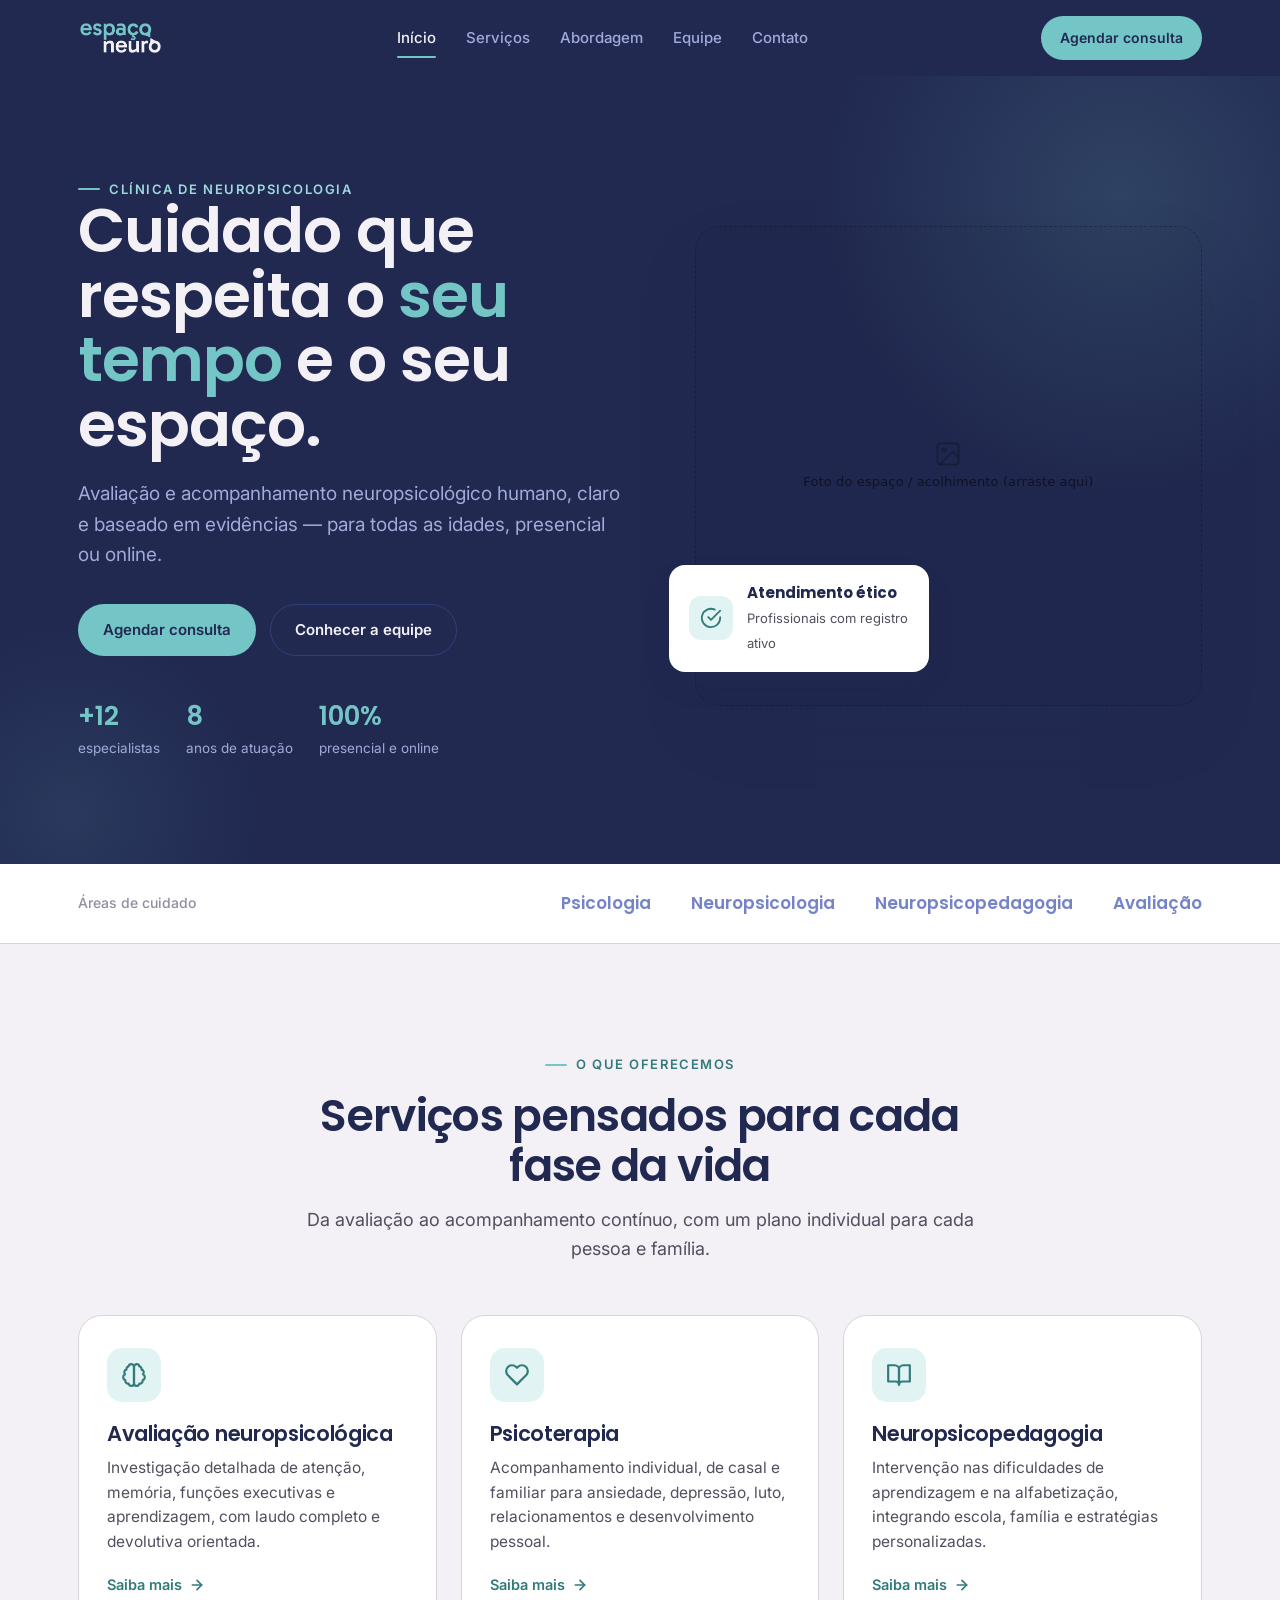
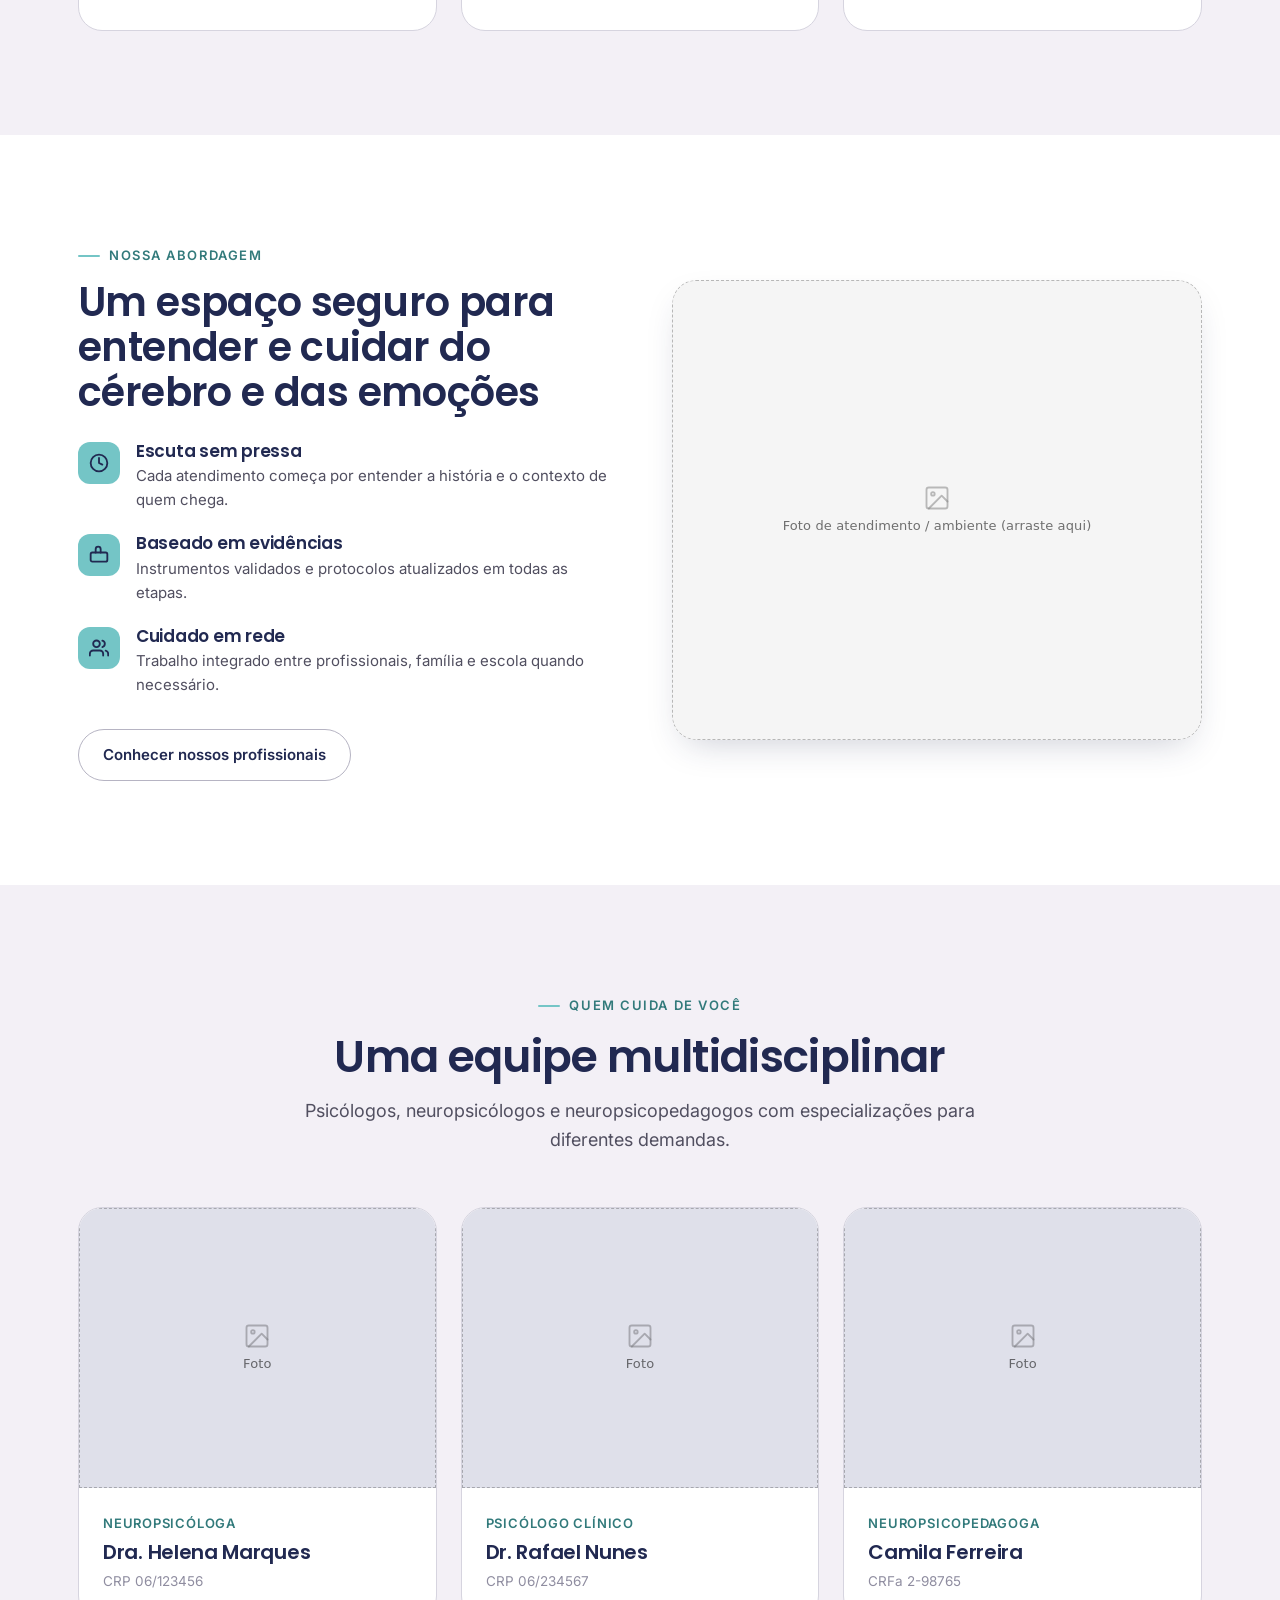
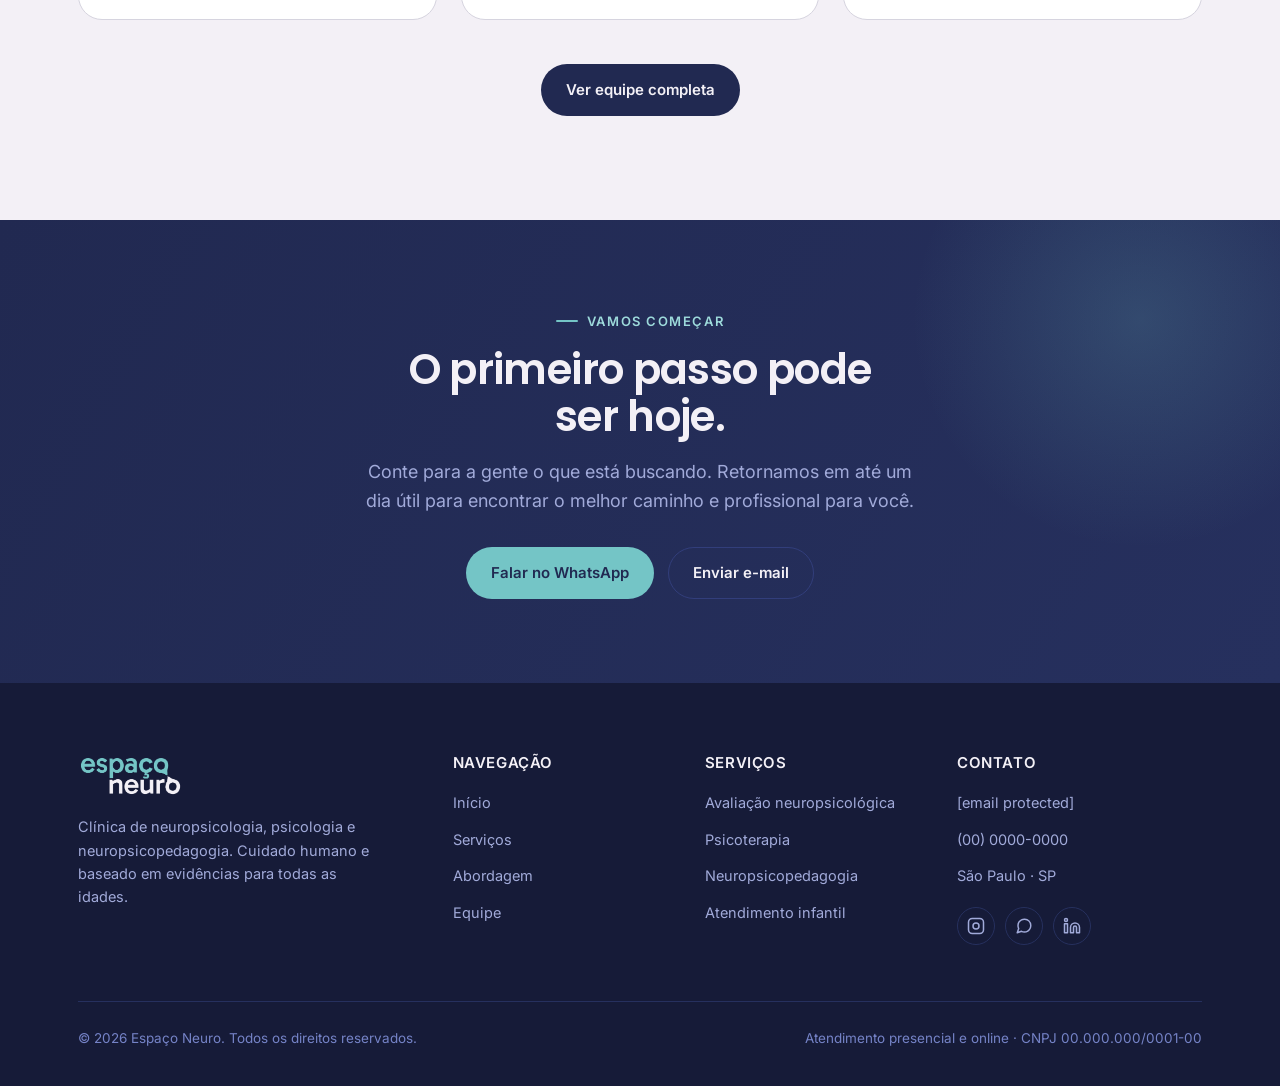
==== docs/design/index.html @ e8967c1d "add Phoenix 1.8 project base with design assets - Phoenix 1.8.7 with LiveView, Ecto, PostgreSQL - Im" ====
<!DOCTYPE html>
<html lang="pt-BR">
<head>
<meta charset="UTF-8">
<meta name="viewport" content="width=device-width, initial-scale=1.0">
<title>Espaço Neuro — Clínica de Neuropsicologia</title>
<link rel="preconnect" href="https://fonts.googleapis.com">
<link rel="preconnect" href="https://fonts.gstatic.com" crossorigin>
<link href="https://fonts.googleapis.com/css2?family=Poppins:wght@400;500;600;700&family=Inter:wght@400;500;600&display=swap" rel="stylesheet">
<link rel="stylesheet" href="styles.css">
<style>
  /* ---------- Hero ---------- */
  .hero{background:var(--navy-900);position:relative;overflow:hidden;}
  .hero::before{content:'';position:absolute;width:680px;height:680px;right:-180px;top:-220px;
    background:radial-gradient(circle,rgba(116,197,198,.16),transparent 62%);pointer-events:none;}
  .hero::after{content:'';position:absolute;width:420px;height:420px;left:-140px;bottom:-160px;
    background:radial-gradient(circle,rgba(116,197,198,.10),transparent 64%);pointer-events:none;}
  .hero-grid{display:grid;grid-template-columns:1.05fr .95fr;gap:56px;align-items:center;
    padding-block:96px 104px;position:relative;z-index:1;}
  .hero h1{color:var(--n-50);font-size:clamp(38px,5.4vw,62px);line-height:1.04;}
  .hero h1 b{color:var(--teal-400);font-weight:600;}
  .hero p.lead{color:var(--navy-300);font-size:19px;margin:22px 0 34px;max-width:46ch;}
  .hero-btns{display:flex;gap:14px;flex-wrap:wrap;}
  .hero-trust{display:flex;gap:26px;margin-top:40px;flex-wrap:wrap;}
  .hero-trust .ti{display:flex;flex-direction:column;}
  .hero-trust .ti .num{font-family:var(--font-display);font-weight:600;font-size:26px;color:var(--teal-400);}
  .hero-trust .ti .lab{font-size:13.5px;color:var(--navy-300);}
  .hero-visual{position:relative;}
  .hero-photo{width:100%;height:480px;border-radius:var(--radius-lg);box-shadow:var(--shadow-lg);}
  .hero-badge{position:absolute;left:-26px;bottom:34px;background:var(--surface);border-radius:var(--radius-md);
    padding:16px 20px;box-shadow:var(--shadow-md);display:flex;align-items:center;gap:14px;max-width:260px;}
  .hero-badge .ic{width:44px;height:44px;border-radius:12px;background:var(--teal-100);color:var(--teal-700);
    display:flex;align-items:center;justify-content:center;flex:0 0 auto;}
  .hero-badge .tx strong{display:block;font-family:var(--font-display);font-size:15px;color:var(--navy-900);}
  .hero-badge .tx span{font-size:13px;color:var(--text-muted);}

  /* ---------- Stat / trust strip ---------- */
  .logos-strip{background:var(--surface);border-bottom:1px solid var(--border);}
  .logos-strip .wrap{display:flex;align-items:center;justify-content:space-between;gap:28px;padding:26px 28px;flex-wrap:wrap;}
  .logos-strip p{font-size:14px;color:var(--text-subtle);font-weight:500;}
  .logos-strip .items{display:flex;gap:40px;flex-wrap:wrap;color:var(--navy-400);font-family:var(--font-display);font-weight:600;font-size:17px;}

  /* ---------- Services ---------- */
  .svc-grid{display:grid;grid-template-columns:repeat(3,1fr);gap:24px;}
  .svc-card{background:var(--surface);border:1px solid var(--border);border-radius:var(--radius-lg);
    padding:32px 28px;transition:transform .2s var(--ease),box-shadow .2s,border-color .2s;}
  .svc-card:hover{transform:translateY(-6px);box-shadow:var(--shadow-md);border-color:var(--teal-200);}
  .svc-card .ic{width:54px;height:54px;border-radius:15px;background:var(--teal-100);color:var(--teal-700);
    display:flex;align-items:center;justify-content:center;margin-bottom:20px;}
  .svc-card h3{font-size:21px;margin-bottom:10px;}
  .svc-card p{color:var(--text-muted);font-size:15.5px;}
  .svc-card .more{display:inline-flex;align-items:center;gap:7px;margin-top:18px;color:var(--teal-700);font-weight:600;font-size:14.5px;}
  .svc-card:hover .more{gap:11px;}

  /* ---------- Approach (split) ---------- */
  .approach{background:var(--surface);}
  .approach-grid{display:grid;grid-template-columns:1fr 1fr;gap:64px;align-items:center;}
  .approach-photo{width:100%;height:460px;border-radius:var(--radius-lg);box-shadow:var(--shadow-md);}
  .feat-list{list-style:none;display:flex;flex-direction:column;gap:22px;margin-top:28px;}
  .feat-list li{display:flex;gap:16px;}
  .feat-list .fi{width:42px;height:42px;border-radius:12px;flex:0 0 auto;background:var(--teal-400);color:var(--navy-900);
    display:flex;align-items:center;justify-content:center;}
  .feat-list h4{font-size:17px;margin-bottom:3px;}
  .feat-list p{color:var(--text-muted);font-size:15px;}

  /* ---------- Team teaser ---------- */
  .team-teaser{background:var(--bg);}
  .tt-grid{display:grid;grid-template-columns:repeat(3,1fr);gap:24px;margin-top:8px;}
  .tt-card{background:var(--surface);border:1px solid var(--border);border-radius:var(--radius-lg);overflow:hidden;
    transition:transform .2s var(--ease),box-shadow .2s;}
  .tt-card:hover{transform:translateY(-6px);box-shadow:var(--shadow-md);}
  .tt-photo{width:100%;height:280px;background:var(--navy-100);}
  .tt-body{padding:22px 24px 26px;}
  .tt-body .prof{font-size:13px;font-weight:600;color:var(--teal-700);text-transform:uppercase;letter-spacing:.06em;}
  .tt-body h4{font-size:20px;margin:6px 0 4px;}
  .tt-body .crp{font-size:13.5px;color:var(--text-subtle);}

  /* ---------- CTA band ---------- */
  .cta{background:linear-gradient(120deg,var(--navy-900),var(--navy-800));position:relative;overflow:hidden;}
  .cta::before{content:'';position:absolute;width:520px;height:520px;right:-120px;top:-160px;
    background:radial-gradient(circle,rgba(116,197,198,.18),transparent 62%);}
  .cta .wrap{position:relative;z-index:1;text-align:center;padding:84px 28px;}
  .cta h2{color:var(--n-50);font-size:clamp(28px,4vw,42px);max-width:18ch;margin:14px auto 0;}
  .cta p{color:var(--navy-300);font-size:18px;margin:18px auto 32px;max-width:52ch;}
  .cta .hero-btns{justify-content:center;}

  @media(max-width:920px){
    .hero-grid,.approach-grid{grid-template-columns:1fr;gap:40px;}
    .hero-visual{order:-1;}
    .svc-grid,.tt-grid{grid-template-columns:1fr;}
    .hero-photo{height:340px;}
  }
</style>
</head>
<body>

<!-- ===== Navbar ===== -->
<header class="nav" data-screen-label="Navbar">
  <div class="wrap nav-inner">
    <a class="brand" href="index.html" aria-label="Espaço Neuro">
      <img class="mark" style="height:34px;width:auto;border-radius:0;object-fit:contain" src="assets/logo-wordmark.png" alt="Espaço Neuro">
    </a>
    <nav class="nav-links">
      <a href="index.html" class="active">Início</a>
      <a href="index.html#servicos">Serviços</a>
      <a href="index.html#abordagem">Abordagem</a>
      <a href="equipe.html">Equipe</a>
      <a href="index.html#contato">Contato</a>
    </nav>
    <div class="nav-cta">
      <a href="#contato" class="btn btn-primary btn-sm">Agendar consulta</a>
    </div>
    <button class="nav-toggle" id="navToggle" aria-label="Menu"><span></span><span></span><span></span></button>
  </div>
  <nav class="mobile-menu" id="mobileMenu" style="display:none;background:var(--navy-800);">
    <div class="wrap" style="display:flex;flex-direction:column;gap:4px;padding:14px 28px 22px;">
      <a href="index.html" style="color:var(--n-50);padding:11px 0;">Início</a>
      <a href="index.html#servicos" style="color:var(--navy-300);padding:11px 0;">Serviços</a>
      <a href="index.html#abordagem" style="color:var(--navy-300);padding:11px 0;">Abordagem</a>
      <a href="equipe.html" style="color:var(--navy-300);padding:11px 0;">Equipe</a>
      <a href="index.html#contato" style="color:var(--navy-300);padding:11px 0;">Contato</a>
      <a href="#contato" class="btn btn-primary btn-sm" style="margin-top:10px;">Agendar consulta</a>
    </div>
  </nav>
</header>

<!-- ===== Hero ===== -->
<section class="hero" data-screen-label="Hero">
  <div class="wrap hero-grid">
    <div class="hero-copy">
      <span class="eyebrow on-dark">Clínica de neuropsicologia</span>
      <h1>Cuidado que respeita o <b>seu tempo</b> e o seu espaço.</h1>
      <p class="lead">Avaliação e acompanhamento neuropsicológico humano, claro e baseado em evidências — para todas as idades, presencial ou online.</p>
      <div class="hero-btns">
        <a href="#contato" class="btn btn-primary">Agendar consulta</a>
        <a href="equipe.html" class="btn btn-ghost-dark">Conhecer a equipe</a>
      </div>
      <div class="hero-trust">
        <div class="ti"><span class="num">+12</span><span class="lab">especialistas</span></div>
        <div class="ti"><span class="num">8</span><span class="lab">anos de atuação</span></div>
        <div class="ti"><span class="num">100%</span><span class="lab">presencial e online</span></div>
      </div>
    </div>
    <div class="hero-visual">
      <image-slot id="hero-photo" class="hero-photo" shape="rounded" radius="24"
        placeholder="Foto do espaço / acolhimento (arraste aqui)"></image-slot>
      <div class="hero-badge">
        <div class="ic">
          <svg width="22" height="22" viewBox="0 0 24 24" fill="none" stroke="currentColor" stroke-width="2" stroke-linecap="round" stroke-linejoin="round"><path d="M22 11.08V12a10 10 0 1 1-5.93-9.14"></path><polyline points="22 4 12 14.01 9 11.01"></polyline></svg>
        </div>
        <div class="tx"><strong>Atendimento ético</strong><span>Profissionais com registro ativo</span></div>
      </div>
    </div>
  </div>
</section>

<!-- ===== Trust strip ===== -->
<div class="logos-strip">
  <div class="wrap">
    <p>Áreas de cuidado</p>
    <div class="items">
      <span>Psicologia</span><span>Neuropsicologia</span><span>Neuropsicopedagogia</span><span>Avaliação</span>
    </div>
  </div>
</div>

<!-- ===== Services ===== -->
<section class="section" id="servicos" data-screen-label="Serviços">
  <div class="wrap">
    <div class="section-head center">
      <span class="eyebrow">O que oferecemos</span>
      <h2>Serviços pensados para cada fase da vida</h2>
      <p>Da avaliação ao acompanhamento contínuo, com um plano individual para cada pessoa e família.</p>
    </div>
    <div class="svc-grid">
      <article class="svc-card">
        <div class="ic"><svg width="26" height="26" viewBox="0 0 24 24" fill="none" stroke="currentColor" stroke-width="2" stroke-linecap="round" stroke-linejoin="round"><path d="M9.5 2A2.5 2.5 0 0 1 12 4.5v15a2.5 2.5 0 0 1-4.96.44 2.5 2.5 0 0 1-2.96-3.08 3 3 0 0 1-.34-5.58 2.5 2.5 0 0 1 1.32-4.24 2.5 2.5 0 0 1 1.98-3A2.5 2.5 0 0 1 9.5 2Z"></path><path d="M14.5 2A2.5 2.5 0 0 0 12 4.5v15a2.5 2.5 0 0 0 4.96.44 2.5 2.5 0 0 0 2.96-3.08 3 3 0 0 0 .34-5.58 2.5 2.5 0 0 0-1.32-4.24 2.5 2.5 0 0 0-1.98-3A2.5 2.5 0 0 0 14.5 2Z"></path></svg></div>
        <h3>Avaliação neuropsicológica</h3>
        <p>Investigação detalhada de atenção, memória, funções executivas e aprendizagem, com laudo completo e devolutiva orientada.</p>
        <a href="#contato" class="more">Saiba mais
          <svg width="16" height="16" viewBox="0 0 24 24" fill="none" stroke="currentColor" stroke-width="2.5" stroke-linecap="round" stroke-linejoin="round"><line x1="5" y1="12" x2="19" y2="12"></line><polyline points="12 5 19 12 12 19"></polyline></svg></a>
      </article>
      <article class="svc-card">
        <div class="ic"><svg width="26" height="26" viewBox="0 0 24 24" fill="none" stroke="currentColor" stroke-width="2" stroke-linecap="round" stroke-linejoin="round"><path d="M20.42 4.58a5.4 5.4 0 0 0-7.65 0L12 5.35l-.77-.77a5.4 5.4 0 0 0-7.65 7.65l.77.77L12 20.66l7.65-7.66.77-.77a5.4 5.4 0 0 0 0-7.65z"></path></svg></div>
        <h3>Psicoterapia</h3>
        <p>Acompanhamento individual, de casal e familiar para ansiedade, depressão, luto, relacionamentos e desenvolvimento pessoal.</p>
        <a href="#contato" class="more">Saiba mais
          <svg width="16" height="16" viewBox="0 0 24 24" fill="none" stroke="currentColor" stroke-width="2.5" stroke-linecap="round" stroke-linejoin="round"><line x1="5" y1="12" x2="19" y2="12"></line><polyline points="12 5 19 12 12 19"></polyline></svg></a>
      </article>
      <article class="svc-card">
        <div class="ic"><svg width="26" height="26" viewBox="0 0 24 24" fill="none" stroke="currentColor" stroke-width="2" stroke-linecap="round" stroke-linejoin="round"><path d="M2 3h6a4 4 0 0 1 4 4v14a3 3 0 0 0-3-3H2z"></path><path d="M22 3h-6a4 4 0 0 0-4 4v14a3 3 0 0 1 3-3h7z"></path></svg></div>
        <h3>Neuropsicopedagogia</h3>
        <p>Intervenção nas dificuldades de aprendizagem e na alfabetização, integrando escola, família e estratégias personalizadas.</p>
        <a href="#contato" class="more">Saiba mais
          <svg width="16" height="16" viewBox="0 0 24 24" fill="none" stroke="currentColor" stroke-width="2.5" stroke-linecap="round" stroke-linejoin="round"><line x1="5" y1="12" x2="19" y2="12"></line><polyline points="12 5 19 12 12 19"></polyline></svg></a>
      </article>
    </div>
  </div>
</section>

<!-- ===== Approach ===== -->
<section class="section approach" id="abordagem" data-screen-label="Abordagem">
  <div class="wrap approach-grid">
    <div>
      <span class="eyebrow">Nossa abordagem</span>
      <h2 style="font-size:clamp(28px,3.6vw,40px);margin-top:14px;">Um espaço seguro para entender e cuidar do cérebro e das emoções</h2>
      <ul class="feat-list">
        <li>
          <div class="fi"><svg width="20" height="20" viewBox="0 0 24 24" fill="none" stroke="currentColor" stroke-width="2.2" stroke-linecap="round" stroke-linejoin="round"><circle cx="12" cy="12" r="10"></circle><path d="M12 6v6l4 2"></path></svg></div>
          <div><h4>Escuta sem pressa</h4><p>Cada atendimento começa por entender a história e o contexto de quem chega.</p></div>
        </li>
        <li>
          <div class="fi"><svg width="20" height="20" viewBox="0 0 24 24" fill="none" stroke="currentColor" stroke-width="2.2" stroke-linecap="round" stroke-linejoin="round"><path d="M14 9V5a3 3 0 0 0-6 0v4"></path><rect x="2" y="9" width="20" height="11" rx="2"></rect></svg></div>
          <div><h4>Baseado em evidências</h4><p>Instrumentos validados e protocolos atualizados em todas as etapas.</p></div>
        </li>
        <li>
          <div class="fi"><svg width="20" height="20" viewBox="0 0 24 24" fill="none" stroke="currentColor" stroke-width="2.2" stroke-linecap="round" stroke-linejoin="round"><path d="M17 21v-2a4 4 0 0 0-4-4H5a4 4 0 0 0-4 4v2"></path><circle cx="9" cy="7" r="4"></circle><path d="M23 21v-2a4 4 0 0 0-3-3.87"></path><path d="M16 3.13a4 4 0 0 1 0 7.75"></path></svg></div>
          <div><h4>Cuidado em rede</h4><p>Trabalho integrado entre profissionais, família e escola quando necessário.</p></div>
        </li>
      </ul>
      <a href="equipe.html" class="btn btn-ghost-light" style="margin-top:32px;">Conhecer nossos profissionais</a>
    </div>
    <div>
      <image-slot id="approach-photo" class="approach-photo" shape="rounded" radius="24"
        placeholder="Foto de atendimento / ambiente (arraste aqui)"></image-slot>
    </div>
  </div>
</section>

<!-- ===== Team teaser ===== -->
<section class="section team-teaser" data-screen-label="Prévia da equipe">
  <div class="wrap">
    <div class="section-head center">
      <span class="eyebrow">Quem cuida de você</span>
      <h2>Uma equipe multidisciplinar</h2>
      <p>Psicólogos, neuropsicólogos e neuropsicopedagogos com especializações para diferentes demandas.</p>
    </div>
    <div class="tt-grid">
      <article class="tt-card">
        <image-slot id="tt-1" class="tt-photo" shape="rect" placeholder="Foto"></image-slot>
        <div class="tt-body"><span class="prof">Neuropsicóloga</span><h4>Dra. Helena Marques</h4><span class="crp">CRP 06/123456</span></div>
      </article>
      <article class="tt-card">
        <image-slot id="tt-2" class="tt-photo" shape="rect" placeholder="Foto"></image-slot>
        <div class="tt-body"><span class="prof">Psicólogo clínico</span><h4>Dr. Rafael Nunes</h4><span class="crp">CRP 06/234567</span></div>
      </article>
      <article class="tt-card">
        <image-slot id="tt-3" class="tt-photo" shape="rect" placeholder="Foto"></image-slot>
        <div class="tt-body"><span class="prof">Neuropsicopedagoga</span><h4>Camila Ferreira</h4><span class="crp">CRFa 2-98765</span></div>
      </article>
    </div>
    <div style="text-align:center;margin-top:44px;">
      <a href="equipe.html" class="btn btn-navy">Ver equipe completa</a>
    </div>
  </div>
</section>

<!-- ===== CTA ===== -->
<section class="cta" id="contato" data-screen-label="CTA contato">
  <div class="wrap">
    <span class="eyebrow on-dark" style="justify-content:center;">Vamos começar</span>
    <h2>O primeiro passo pode ser hoje.</h2>
    <p>Conte para a gente o que está buscando. Retornamos em até um dia útil para encontrar o melhor caminho e profissional para você.</p>
    <div class="hero-btns">
      <a href="https://wa.me/" class="btn btn-primary">Falar no WhatsApp</a>
      <a href="/cdn-cgi/l/email-protection#0b6864657f6a7f644b6e787b6a6864656e7e796425686466256979" class="btn btn-ghost-dark">Enviar e-mail</a>
    </div>
  </div>
</section>

<!-- ===== Footer ===== -->
<footer class="footer" data-screen-label="Footer">
  <div class="wrap">
    <div class="footer-grid">
      <div>
        <img src="assets/logo-wordmark.png" alt="Espaço Neuro" style="height:42px;width:auto;margin-bottom:18px;">
        <p>Clínica de neuropsicologia, psicologia e neuropsicopedagogia. Cuidado humano e baseado em evidências para todas as idades.</p>
      </div>
      <div>
        <h4>Navegação</h4>
        <ul>
          <li><a href="index.html">Início</a></li>
          <li><a href="index.html#servicos">Serviços</a></li>
          <li><a href="index.html#abordagem">Abordagem</a></li>
          <li><a href="equipe.html">Equipe</a></li>
        </ul>
      </div>
      <div>
        <h4>Serviços</h4>
        <ul>
          <li><a href="index.html#servicos">Avaliação neuropsicológica</a></li>
          <li><a href="index.html#servicos">Psicoterapia</a></li>
          <li><a href="index.html#servicos">Neuropsicopedagogia</a></li>
          <li><a href="equipe.html">Atendimento infantil</a></li>
        </ul>
      </div>
      <div>
        <h4>Contato</h4>
        <ul>
          <li><a href="/cdn-cgi/l/email-protection#492a26273d283d26092c3a39282a26272c3c3b26672a2624672b3b"><span class="__cf_email__" data-cfemail="0e6d61607a6f7a614e6b7d7e6f6d61606b7b7c61206d6163206c7c">[email&#160;protected]</span></a></li>
          <li><a href="tel:+550000000000">(00) 0000-0000</a></li>
          <li><a href="#">São Paulo · SP</a></li>
        </ul>
        <div class="socials" style="margin-top:18px;">
          <a href="#" aria-label="Instagram"><svg width="18" height="18" viewBox="0 0 24 24" fill="none" stroke="currentColor" stroke-width="2"><rect x="2" y="2" width="20" height="20" rx="5"></rect><circle cx="12" cy="12" r="4"></circle><line x1="17.5" y1="6.5" x2="17.5" y2="6.5"></line></svg></a>
          <a href="#" aria-label="WhatsApp"><svg width="18" height="18" viewBox="0 0 24 24" fill="none" stroke="currentColor" stroke-width="2" stroke-linecap="round" stroke-linejoin="round"><path d="M21 11.5a8.38 8.38 0 0 1-.9 3.8 8.5 8.5 0 0 1-7.6 4.7 8.38 8.38 0 0 1-3.8-.9L3 21l1.9-5.7a8.38 8.38 0 0 1-.9-3.8 8.5 8.5 0 0 1 4.7-7.6 8.38 8.38 0 0 1 3.8-.9h.5a8.48 8.48 0 0 1 8 8v.5z"></path></svg></a>
          <a href="#" aria-label="LinkedIn"><svg width="18" height="18" viewBox="0 0 24 24" fill="none" stroke="currentColor" stroke-width="2" stroke-linecap="round" stroke-linejoin="round"><path d="M16 8a6 6 0 0 1 6 6v7h-4v-7a2 2 0 0 0-4 0v7h-4v-7a6 6 0 0 1 6-6z"></path><rect x="2" y="9" width="4" height="12"></rect><circle cx="4" cy="4" r="2"></circle></svg></a>
        </div>
      </div>
    </div>
    <div class="footer-bottom">
      <span>© 2026 Espaço Neuro. Todos os direitos reservados.</span>
      <span>Atendimento presencial e online · CNPJ 00.000.000/0001-00</span>
    </div>
  </div>
</footer>

<script data-cfasync="false" src="/cdn-cgi/scripts/5c5dd728/cloudflare-static/email-decode.min.js"></script><script src="image-slot.js"></script>
<script>
  const t=document.getElementById('navToggle'),m=document.getElementById('mobileMenu');
  t&&t.addEventListener('click',()=>{m.style.display=m.style.display==='none'?'block':'none';});
</script>
</body>
</html>
---- docs/design/styles.css ----
/* ============================================================
   Espaço Neuro — Sistema de estilos
   Derivado da paleta da marca (design-tokens.md)
   ============================================================ */
:root{
  /* Brand scales */
  --navy-50:#F5F6FA; --navy-100:#E8E9F3; --navy-200:#C9CEE9; --navy-300:#A1AAD9;
  --navy-400:#7583C7; --navy-500:#4A5CB5; --navy-600:#3E4D98; --navy-700:#323E7B;
  --navy-800:#26305E; --navy-900:#212951; --navy-950:#161B38;
  --teal-50:#F2FAFA; --teal-100:#E1F3F3; --teal-200:#C2E8E8; --teal-300:#9DDADB;
  --teal-400:#74C5C6; --teal-500:#4FB3B4; --teal-600:#3B9596; --teal-700:#327A7B;
  --teal-800:#285E5E; --teal-900:#1E4747;
  --n-0:#FFFFFF; --n-50:#F3F0F6; --n-100:#E9E7EF; --n-200:#D6D4DF; --n-300:#B6B4C3;
  --n-400:#8F8DA0; --n-500:#6B6A7C; --n-600:#514F60; --n-700:#3D3C4A; --n-800:#2A2935; --n-900:#1A1922;

  /* Semantic */
  --bg:var(--n-50); --surface:#fff; --text:var(--navy-900);
  --text-muted:var(--n-600); --text-subtle:var(--n-400);
  --border:var(--n-200); --border-strong:var(--n-300);
  --accent:var(--teal-400); --accent-ink:var(--teal-700);

  --radius-sm:10px; --radius-md:16px; --radius-lg:24px; --radius-pill:999px;
  --shadow-sm:0 4px 14px -8px rgba(33,41,81,.20);
  --shadow-md:0 14px 36px -14px rgba(33,41,81,.26);
  --shadow-lg:0 28px 64px -24px rgba(33,41,81,.34);
  --maxw:1180px;
  --ease:cubic-bezier(.2,.8,.2,1);

  --font-display:'Poppins',system-ui,sans-serif;
  --font-body:'Inter',system-ui,sans-serif;
}

*{box-sizing:border-box;margin:0;padding:0;}
html{scroll-behavior:smooth;}
body{
  font-family:var(--font-body);
  background:var(--bg);
  color:var(--text);
  line-height:1.6;
  -webkit-font-smoothing:antialiased;
}
img{max-width:100%;display:block;}
a{color:inherit;text-decoration:none;}
h1,h2,h3,h4{font-family:var(--font-display);font-weight:600;line-height:1.12;letter-spacing:-.015em;color:var(--navy-900);}

.wrap{max-width:var(--maxw);margin:0 auto;padding:0 28px;}
.eyebrow{
  font-family:var(--font-body);font-weight:600;font-size:13px;letter-spacing:.12em;
  text-transform:uppercase;color:var(--teal-700);display:inline-flex;align-items:center;gap:9px;
}
.eyebrow::before{content:'';width:22px;height:2px;background:var(--teal-400);border-radius:2px;}
.eyebrow.on-dark{color:var(--teal-300);}
.eyebrow.on-dark::before{background:var(--teal-400);}

/* Buttons */
.btn{
  display:inline-flex;align-items:center;justify-content:center;gap:9px;
  font-family:var(--font-body);font-weight:600;font-size:15px;
  padding:13px 24px;border-radius:var(--radius-pill);border:1.5px solid transparent;
  cursor:pointer;transition:transform .18s var(--ease),background .18s,box-shadow .18s,border-color .18s;
}
.btn:active{transform:translateY(1px);}
.btn-primary{background:var(--teal-400);color:var(--navy-900);}
.btn-primary:hover{background:var(--teal-300);box-shadow:0 10px 24px -10px rgba(116,197,198,.7);}
.btn-navy{background:var(--navy-900);color:var(--n-50);}
.btn-navy:hover{background:var(--navy-950);}
.btn-ghost-dark{background:transparent;color:var(--n-50);border-color:var(--navy-700);}
.btn-ghost-dark:hover{border-color:var(--teal-400);color:#fff;}
.btn-ghost-light{background:transparent;color:var(--navy-900);border-color:var(--border-strong);}
.btn-ghost-light:hover{border-color:var(--navy-900);}
.btn-sm{padding:10px 18px;font-size:14px;}

/* ---------- Navbar ---------- */
.nav{position:sticky;top:0;z-index:40;background:var(--navy-900);}
.nav-inner{display:flex;align-items:center;justify-content:space-between;height:76px;}
.brand{display:flex;align-items:center;gap:12px;font-family:var(--font-display);font-weight:600;font-size:21px;color:var(--n-50);}
.brand .mark{height:40px;width:40px;border-radius:11px;object-fit:cover;}
.brand b{color:var(--teal-400);font-weight:600;}
.brand .word{letter-spacing:-.02em;}
.nav-links{display:flex;align-items:center;gap:30px;}
.nav-links a{color:var(--navy-300);font-size:15px;font-weight:500;transition:color .15s;position:relative;padding:6px 0;}
.nav-links a:hover{color:var(--n-50);}
.nav-links a.active{color:var(--n-50);}
.nav-links a.active::after{content:'';position:absolute;left:0;right:0;bottom:-2px;height:2px;background:var(--teal-400);border-radius:2px;}
.nav-cta{display:flex;align-items:center;gap:14px;}
.nav-toggle{display:none;background:none;border:none;cursor:pointer;flex-direction:column;gap:5px;padding:8px;}
.nav-toggle span{width:24px;height:2px;background:var(--n-50);border-radius:2px;transition:.2s;}

/* ---------- Footer ---------- */
.footer{background:var(--navy-950);color:var(--navy-300);padding:72px 0 36px;}
.footer-grid{display:grid;grid-template-columns:1.6fr 1fr 1fr 1.2fr;gap:48px;}
.footer h4{color:var(--n-50);font-size:15px;font-family:var(--font-body);font-weight:600;letter-spacing:.04em;text-transform:uppercase;margin-bottom:18px;}
.footer .brand{margin-bottom:18px;}
.footer p{font-size:14.5px;color:var(--navy-300);max-width:34ch;}
.footer ul{list-style:none;display:flex;flex-direction:column;gap:11px;}
.footer ul a{font-size:14.5px;color:var(--navy-300);transition:color .15s;}
.footer ul a:hover{color:var(--teal-300);}
.footer-bottom{margin-top:56px;padding-top:26px;border-top:1px solid var(--navy-800);display:flex;justify-content:space-between;align-items:center;flex-wrap:wrap;gap:14px;font-size:13.5px;color:var(--navy-400);}
.socials{display:flex;gap:10px;}
.socials a{width:38px;height:38px;border-radius:50%;border:1px solid var(--navy-800);display:flex;align-items:center;justify-content:center;color:var(--navy-300);transition:.18s;}
.socials a:hover{background:var(--teal-400);color:var(--navy-900);border-color:var(--teal-400);}

/* ---------- Sections ---------- */
.section{padding:104px 0;}
.section-head{max-width:680px;margin-bottom:52px;}
.section-head.center{margin-left:auto;margin-right:auto;text-align:center;}
.section-head h2{font-size:clamp(30px,4vw,44px);margin:16px 0 0;}
.section-head p{color:var(--text-muted);font-size:18px;margin-top:16px;}

@media(max-width:920px){
  .nav-links,.nav-cta .btn{display:none;}
  .nav-toggle{display:flex;}
  .footer-grid{grid-template-columns:1fr 1fr;gap:36px;}
  .section{padding:72px 0;}
}
@media(max-width:560px){
  .footer-grid{grid-template-columns:1fr;}
}
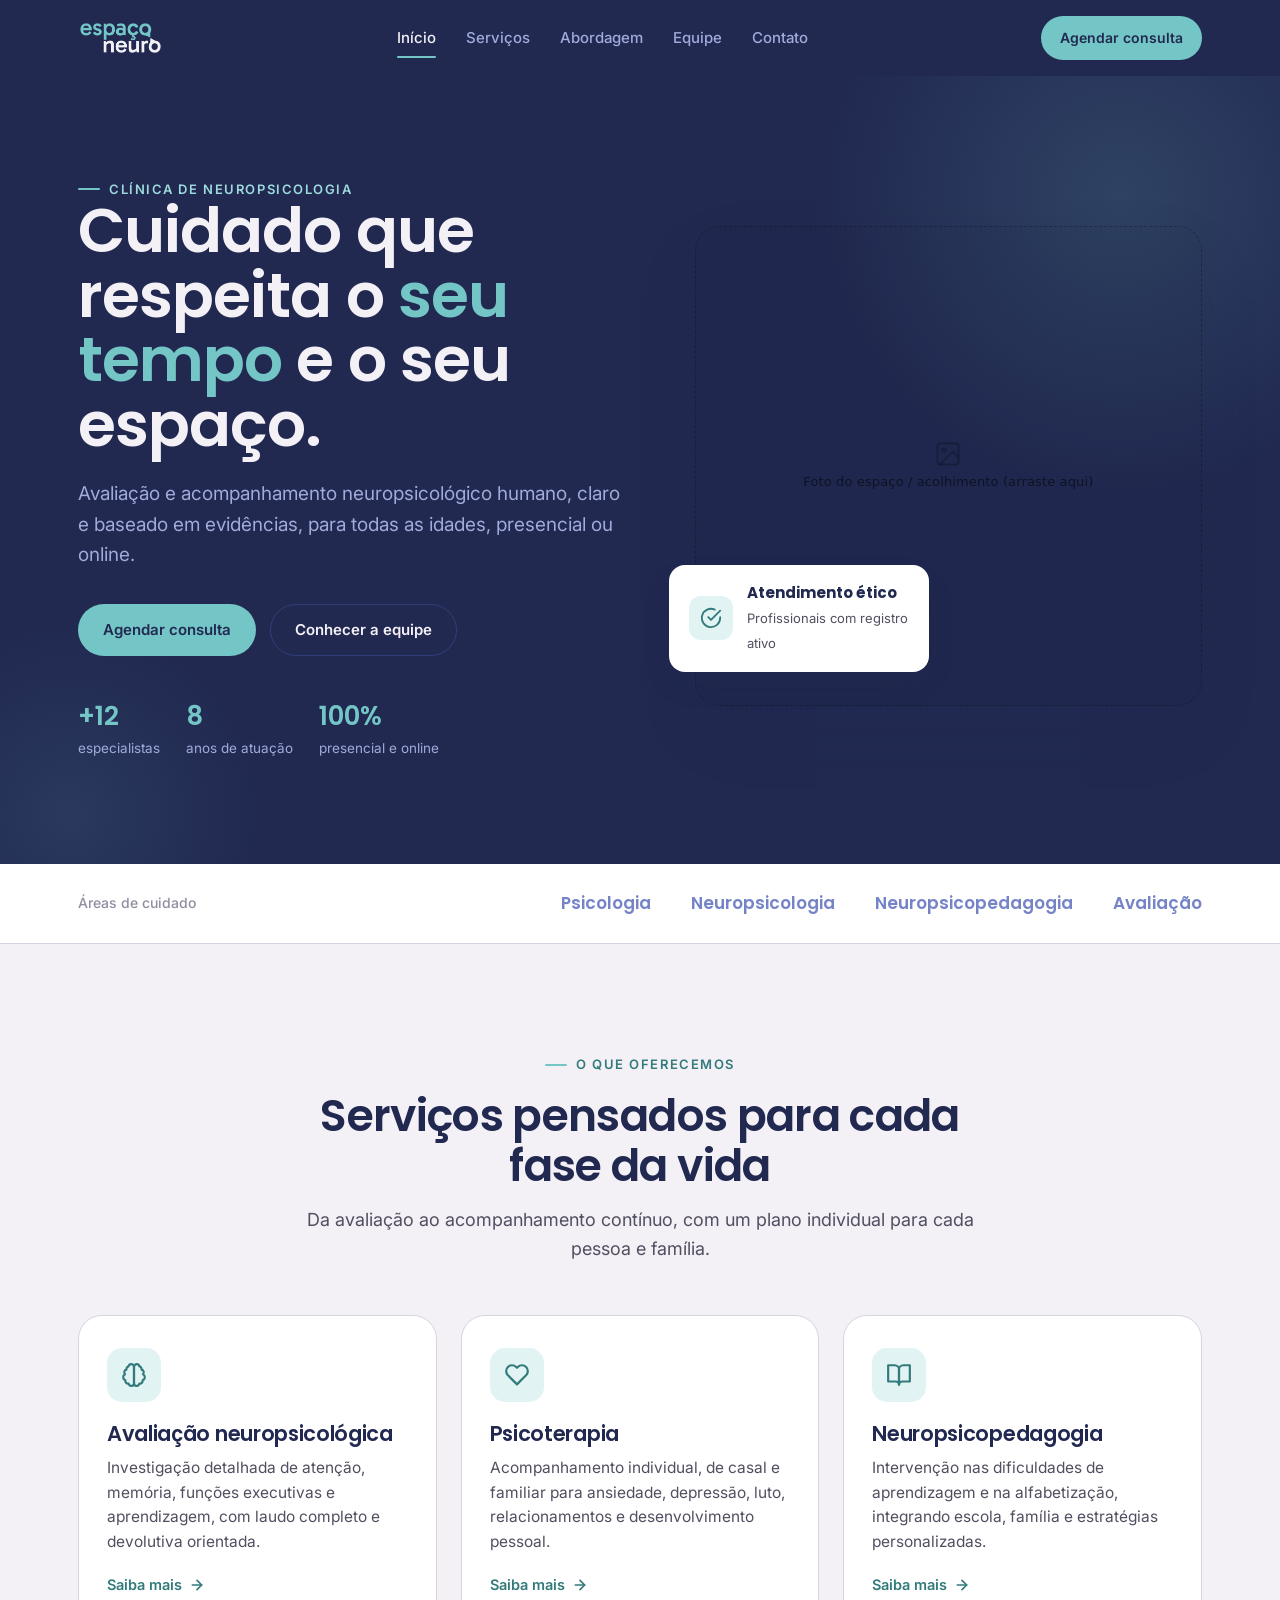
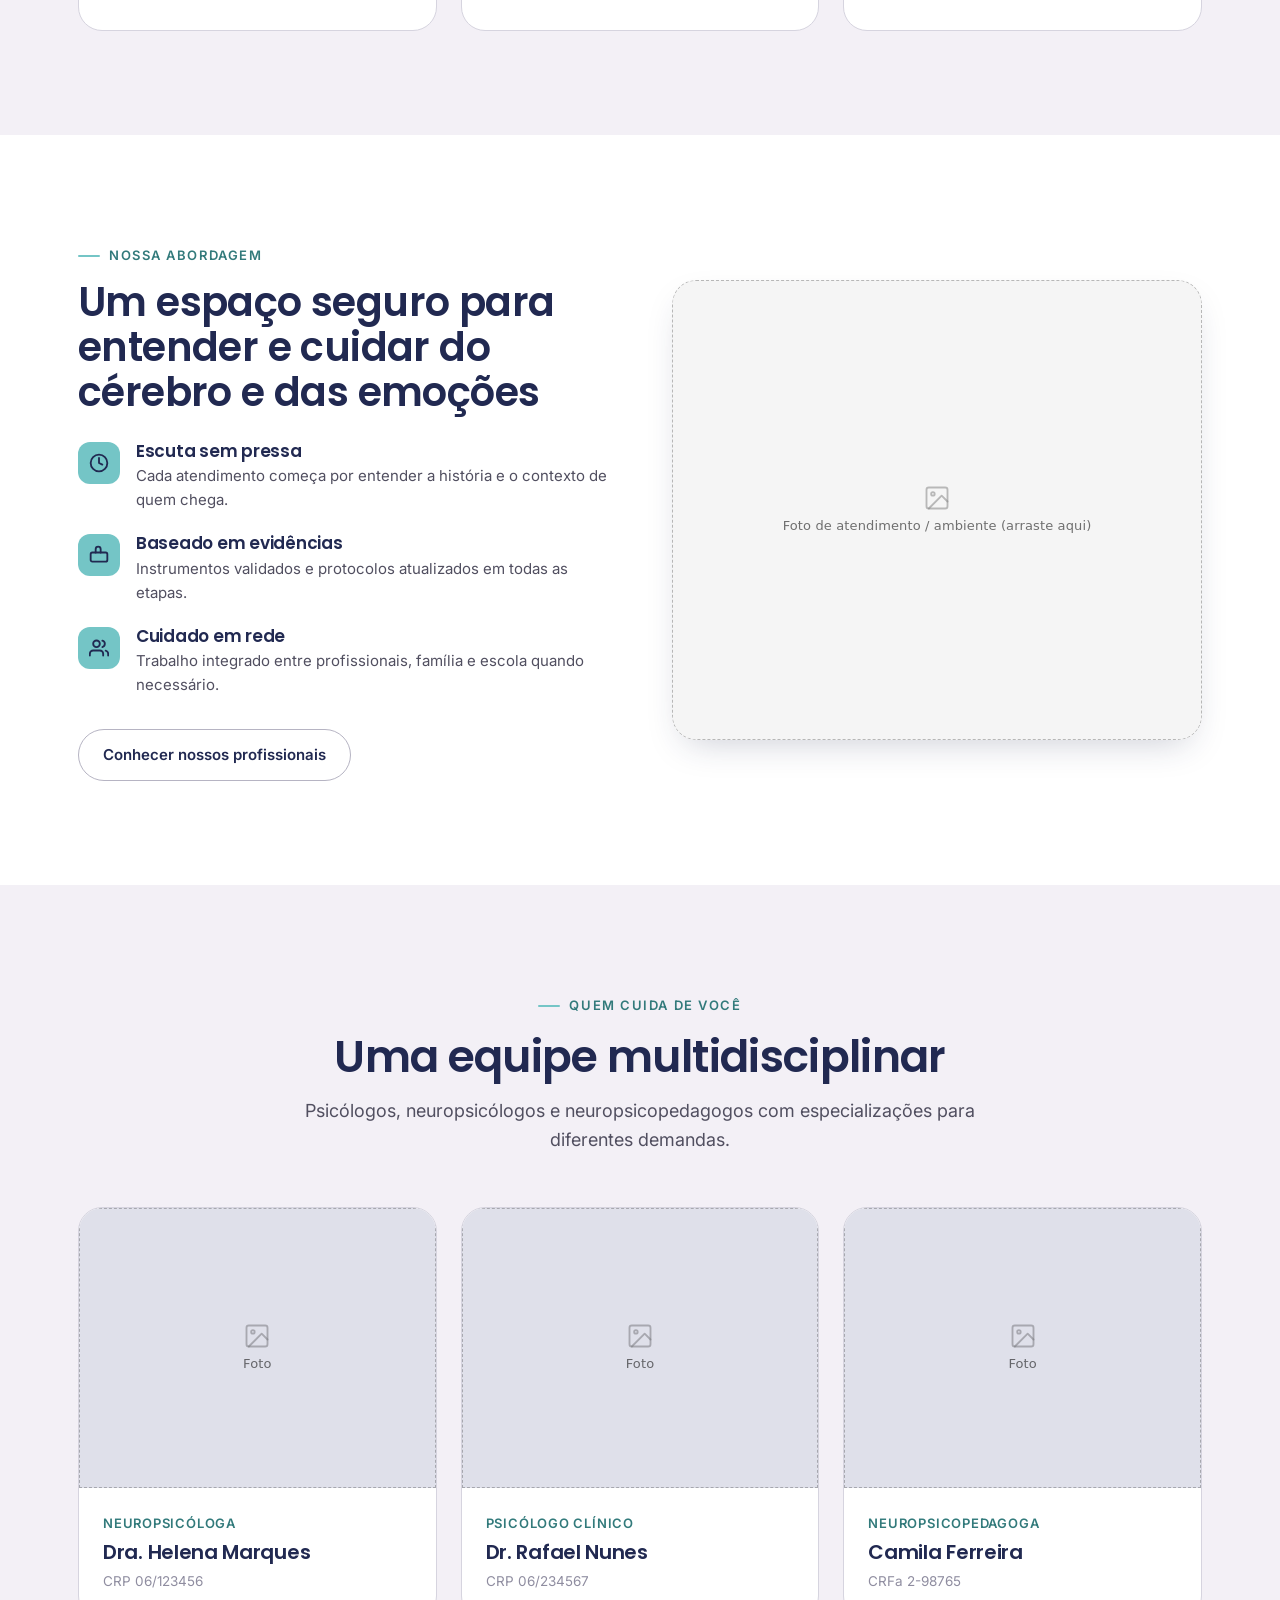
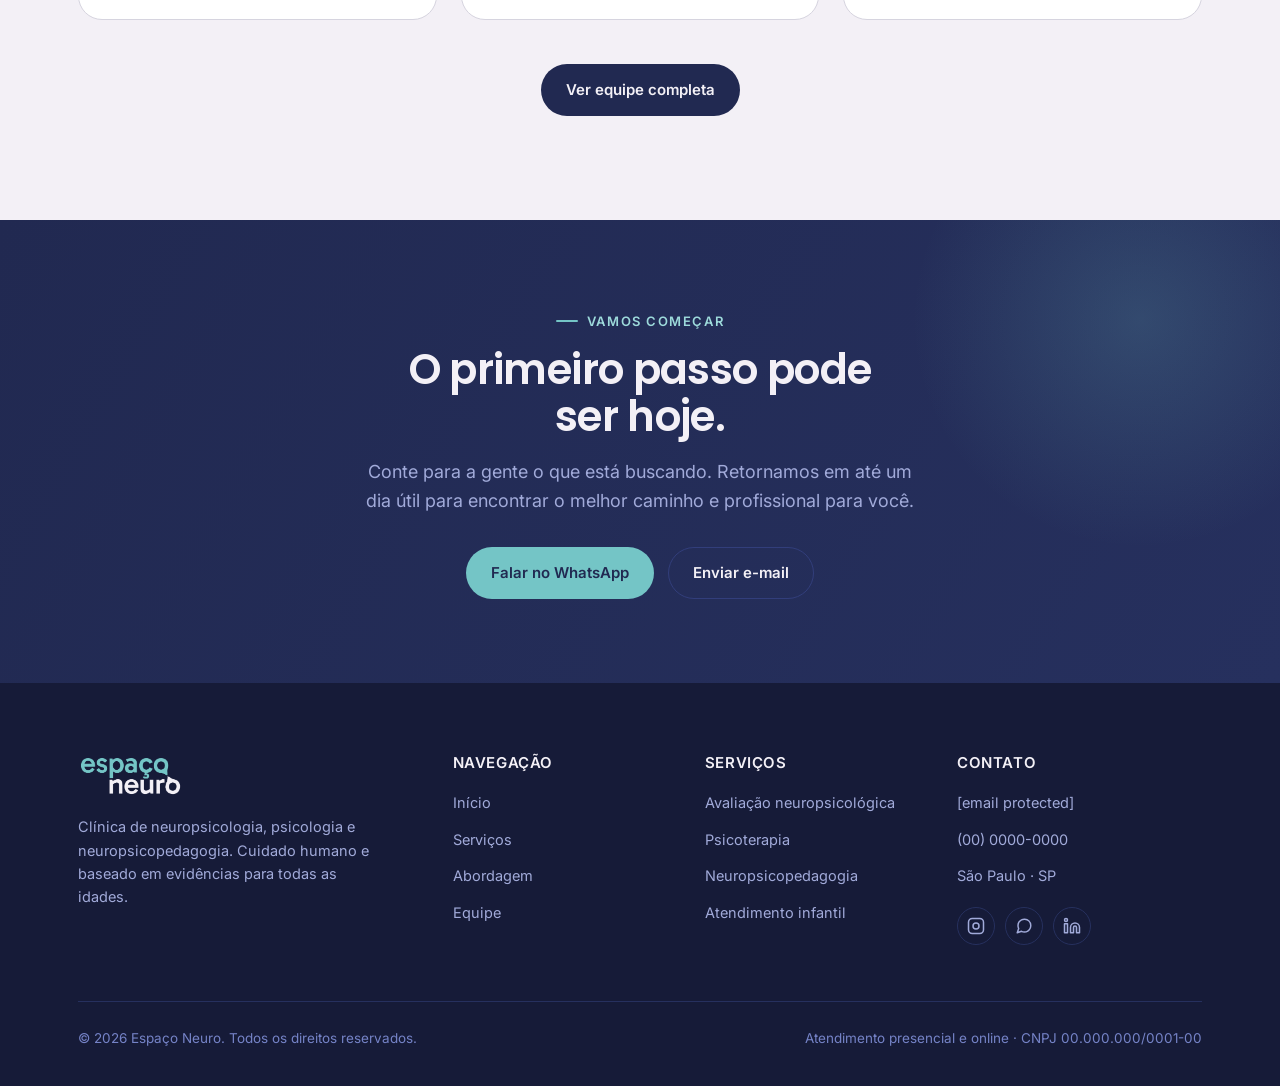
==== commit 0d2742b2: "Update public site content and deployment setup" ====
--- a/docs/design/index.html
+++ b/docs/design/index.html
@@ -1,324 +1,732 @@
 <!DOCTYPE html>
 <html lang="pt-BR">
+
 <head>
-<meta charset="UTF-8">
-<meta name="viewport" content="width=device-width, initial-scale=1.0">
-<title>Espaço Neuro — Clínica de Neuropsicologia</title>
-<link rel="preconnect" href="https://fonts.googleapis.com">
-<link rel="preconnect" href="https://fonts.gstatic.com" crossorigin>
-<link href="https://fonts.googleapis.com/css2?family=Poppins:wght@400;500;600;700&family=Inter:wght@400;500;600&display=swap" rel="stylesheet">
-<link rel="stylesheet" href="styles.css">
-<style>
-  /* ---------- Hero ---------- */
-  .hero{background:var(--navy-900);position:relative;overflow:hidden;}
-  .hero::before{content:'';position:absolute;width:680px;height:680px;right:-180px;top:-220px;
-    background:radial-gradient(circle,rgba(116,197,198,.16),transparent 62%);pointer-events:none;}
-  .hero::after{content:'';position:absolute;width:420px;height:420px;left:-140px;bottom:-160px;
-    background:radial-gradient(circle,rgba(116,197,198,.10),transparent 64%);pointer-events:none;}
-  .hero-grid{display:grid;grid-template-columns:1.05fr .95fr;gap:56px;align-items:center;
-    padding-block:96px 104px;position:relative;z-index:1;}
-  .hero h1{color:var(--n-50);font-size:clamp(38px,5.4vw,62px);line-height:1.04;}
-  .hero h1 b{color:var(--teal-400);font-weight:600;}
-  .hero p.lead{color:var(--navy-300);font-size:19px;margin:22px 0 34px;max-width:46ch;}
-  .hero-btns{display:flex;gap:14px;flex-wrap:wrap;}
-  .hero-trust{display:flex;gap:26px;margin-top:40px;flex-wrap:wrap;}
-  .hero-trust .ti{display:flex;flex-direction:column;}
-  .hero-trust .ti .num{font-family:var(--font-display);font-weight:600;font-size:26px;color:var(--teal-400);}
-  .hero-trust .ti .lab{font-size:13.5px;color:var(--navy-300);}
-  .hero-visual{position:relative;}
-  .hero-photo{width:100%;height:480px;border-radius:var(--radius-lg);box-shadow:var(--shadow-lg);}
-  .hero-badge{position:absolute;left:-26px;bottom:34px;background:var(--surface);border-radius:var(--radius-md);
-    padding:16px 20px;box-shadow:var(--shadow-md);display:flex;align-items:center;gap:14px;max-width:260px;}
-  .hero-badge .ic{width:44px;height:44px;border-radius:12px;background:var(--teal-100);color:var(--teal-700);
-    display:flex;align-items:center;justify-content:center;flex:0 0 auto;}
-  .hero-badge .tx strong{display:block;font-family:var(--font-display);font-size:15px;color:var(--navy-900);}
-  .hero-badge .tx span{font-size:13px;color:var(--text-muted);}
-
-  /* ---------- Stat / trust strip ---------- */
-  .logos-strip{background:var(--surface);border-bottom:1px solid var(--border);}
-  .logos-strip .wrap{display:flex;align-items:center;justify-content:space-between;gap:28px;padding:26px 28px;flex-wrap:wrap;}
-  .logos-strip p{font-size:14px;color:var(--text-subtle);font-weight:500;}
-  .logos-strip .items{display:flex;gap:40px;flex-wrap:wrap;color:var(--navy-400);font-family:var(--font-display);font-weight:600;font-size:17px;}
-
-  /* ---------- Services ---------- */
-  .svc-grid{display:grid;grid-template-columns:repeat(3,1fr);gap:24px;}
-  .svc-card{background:var(--surface);border:1px solid var(--border);border-radius:var(--radius-lg);
-    padding:32px 28px;transition:transform .2s var(--ease),box-shadow .2s,border-color .2s;}
-  .svc-card:hover{transform:translateY(-6px);box-shadow:var(--shadow-md);border-color:var(--teal-200);}
-  .svc-card .ic{width:54px;height:54px;border-radius:15px;background:var(--teal-100);color:var(--teal-700);
-    display:flex;align-items:center;justify-content:center;margin-bottom:20px;}
-  .svc-card h3{font-size:21px;margin-bottom:10px;}
-  .svc-card p{color:var(--text-muted);font-size:15.5px;}
-  .svc-card .more{display:inline-flex;align-items:center;gap:7px;margin-top:18px;color:var(--teal-700);font-weight:600;font-size:14.5px;}
-  .svc-card:hover .more{gap:11px;}
-
-  /* ---------- Approach (split) ---------- */
-  .approach{background:var(--surface);}
-  .approach-grid{display:grid;grid-template-columns:1fr 1fr;gap:64px;align-items:center;}
-  .approach-photo{width:100%;height:460px;border-radius:var(--radius-lg);box-shadow:var(--shadow-md);}
-  .feat-list{list-style:none;display:flex;flex-direction:column;gap:22px;margin-top:28px;}
-  .feat-list li{display:flex;gap:16px;}
-  .feat-list .fi{width:42px;height:42px;border-radius:12px;flex:0 0 auto;background:var(--teal-400);color:var(--navy-900);
-    display:flex;align-items:center;justify-content:center;}
-  .feat-list h4{font-size:17px;margin-bottom:3px;}
-  .feat-list p{color:var(--text-muted);font-size:15px;}
-
-  /* ---------- Team teaser ---------- */
-  .team-teaser{background:var(--bg);}
-  .tt-grid{display:grid;grid-template-columns:repeat(3,1fr);gap:24px;margin-top:8px;}
-  .tt-card{background:var(--surface);border:1px solid var(--border);border-radius:var(--radius-lg);overflow:hidden;
-    transition:transform .2s var(--ease),box-shadow .2s;}
-  .tt-card:hover{transform:translateY(-6px);box-shadow:var(--shadow-md);}
-  .tt-photo{width:100%;height:280px;background:var(--navy-100);}
-  .tt-body{padding:22px 24px 26px;}
-  .tt-body .prof{font-size:13px;font-weight:600;color:var(--teal-700);text-transform:uppercase;letter-spacing:.06em;}
-  .tt-body h4{font-size:20px;margin:6px 0 4px;}
-  .tt-body .crp{font-size:13.5px;color:var(--text-subtle);}
-
-  /* ---------- CTA band ---------- */
-  .cta{background:linear-gradient(120deg,var(--navy-900),var(--navy-800));position:relative;overflow:hidden;}
-  .cta::before{content:'';position:absolute;width:520px;height:520px;right:-120px;top:-160px;
-    background:radial-gradient(circle,rgba(116,197,198,.18),transparent 62%);}
-  .cta .wrap{position:relative;z-index:1;text-align:center;padding:84px 28px;}
-  .cta h2{color:var(--n-50);font-size:clamp(28px,4vw,42px);max-width:18ch;margin:14px auto 0;}
-  .cta p{color:var(--navy-300);font-size:18px;margin:18px auto 32px;max-width:52ch;}
-  .cta .hero-btns{justify-content:center;}
-
-  @media(max-width:920px){
-    .hero-grid,.approach-grid{grid-template-columns:1fr;gap:40px;}
-    .hero-visual{order:-1;}
-    .svc-grid,.tt-grid{grid-template-columns:1fr;}
-    .hero-photo{height:340px;}
-  }
-</style>
+  <meta charset="UTF-8">
+  <meta name="viewport" content="width=device-width, initial-scale=1.0">
+  <title>Espaço Neuro — Clínica de Neuropsicologia</title>
+  <link rel="preconnect" href="https://fonts.googleapis.com">
+  <link rel="preconnect" href="https://fonts.gstatic.com" crossorigin>
+  <link
+    href="https://fonts.googleapis.com/css2?family=Poppins:wght@400;500;600;700&family=Inter:wght@400;500;600&display=swap"
+    rel="stylesheet">
+  <link rel="stylesheet" href="styles.css">
+  <style>
+    /* ---------- Hero ---------- */
+    .hero {
+      background: var(--navy-900);
+      position: relative;
+      overflow: hidden;
+    }
+
+    .hero::before {
+      content: '';
+      position: absolute;
+      width: 680px;
+      height: 680px;
+      right: -180px;
+      top: -220px;
+      background: radial-gradient(circle, rgba(116, 197, 198, .16), transparent 62%);
+      pointer-events: none;
+    }
+
+    .hero::after {
+      content: '';
+      position: absolute;
+      width: 420px;
+      height: 420px;
+      left: -140px;
+      bottom: -160px;
+      background: radial-gradient(circle, rgba(116, 197, 198, .10), transparent 64%);
+      pointer-events: none;
+    }
+
+    .hero-grid {
+      display: grid;
+      grid-template-columns: 1.05fr .95fr;
+      gap: 56px;
+      align-items: center;
+      padding-block: 96px 104px;
+      position: relative;
+      z-index: 1;
+    }
+
+    .hero h1 {
+      color: var(--n-50);
+      font-size: clamp(38px, 5.4vw, 62px);
+      line-height: 1.04;
+    }
+
+    .hero h1 b {
+      color: var(--teal-400);
+      font-weight: 600;
+    }
+
+    .hero p.lead {
+      color: var(--navy-300);
+      font-size: 19px;
+      margin: 22px 0 34px;
+      max-width: 46ch;
+    }
+
+    .hero-btns {
+      display: flex;
+      gap: 14px;
+      flex-wrap: wrap;
+    }
+
+    .hero-trust {
+      display: flex;
+      gap: 26px;
+      margin-top: 40px;
+      flex-wrap: wrap;
+    }
+
+    .hero-trust .ti {
+      display: flex;
+      flex-direction: column;
+    }
+
+    .hero-trust .ti .num {
+      font-family: var(--font-display);
+      font-weight: 600;
+      font-size: 26px;
+      color: var(--teal-400);
+    }
+
+    .hero-trust .ti .lab {
+      font-size: 13.5px;
+      color: var(--navy-300);
+    }
+
+    .hero-visual {
+      position: relative;
+    }
+
+    .hero-photo {
+      width: 100%;
+      height: 480px;
+      border-radius: var(--radius-lg);
+      box-shadow: var(--shadow-lg);
+    }
+
+    .hero-badge {
+      position: absolute;
+      left: -26px;
+      bottom: 34px;
+      background: var(--surface);
+      border-radius: var(--radius-md);
+      padding: 16px 20px;
+      box-shadow: var(--shadow-md);
+      display: flex;
+      align-items: center;
+      gap: 14px;
+      max-width: 260px;
+    }
+
+    .hero-badge .ic {
+      width: 44px;
+      height: 44px;
+      border-radius: 12px;
+      background: var(--teal-100);
+      color: var(--teal-700);
+      display: flex;
+      align-items: center;
+      justify-content: center;
+      flex: 0 0 auto;
+    }
+
+    .hero-badge .tx strong {
+      display: block;
+      font-family: var(--font-display);
+      font-size: 15px;
+      color: var(--navy-900);
+    }
+
+    .hero-badge .tx span {
+      font-size: 13px;
+      color: var(--text-muted);
+    }
+
+    /* ---------- Stat / trust strip ---------- */
+    .logos-strip {
+      background: var(--surface);
+      border-bottom: 1px solid var(--border);
+    }
+
+    .logos-strip .wrap {
+      display: flex;
+      align-items: center;
+      justify-content: space-between;
+      gap: 28px;
+      padding: 26px 28px;
+      flex-wrap: wrap;
+    }
+
+    .logos-strip p {
+      font-size: 14px;
+      color: var(--text-subtle);
+      font-weight: 500;
+    }
+
+    .logos-strip .items {
+      display: flex;
+      gap: 40px;
+      flex-wrap: wrap;
+      color: var(--navy-400);
+      font-family: var(--font-display);
+      font-weight: 600;
+      font-size: 17px;
+    }
+
+    /* ---------- Services ---------- */
+    .svc-grid {
+      display: grid;
+      grid-template-columns: repeat(3, 1fr);
+      gap: 24px;
+    }
+
+    .svc-card {
+      background: var(--surface);
+      border: 1px solid var(--border);
+      border-radius: var(--radius-lg);
+      padding: 32px 28px;
+      transition: transform .2s var(--ease), box-shadow .2s, border-color .2s;
+    }
+
+    .svc-card:hover {
+      transform: translateY(-6px);
+      box-shadow: var(--shadow-md);
+      border-color: var(--teal-200);
+    }
+
+    .svc-card .ic {
+      width: 54px;
+      height: 54px;
+      border-radius: 15px;
+      background: var(--teal-100);
+      color: var(--teal-700);
+      display: flex;
+      align-items: center;
+      justify-content: center;
+      margin-bottom: 20px;
+    }
+
+    .svc-card h3 {
+      font-size: 21px;
+      margin-bottom: 10px;
+    }
+
+    .svc-card p {
+      color: var(--text-muted);
+      font-size: 15.5px;
+    }
+
+    .svc-card .more {
+      display: inline-flex;
+      align-items: center;
+      gap: 7px;
+      margin-top: 18px;
+      color: var(--teal-700);
+      font-weight: 600;
+      font-size: 14.5px;
+    }
+
+    .svc-card:hover .more {
+      gap: 11px;
+    }
+
+    /* ---------- Approach (split) ---------- */
+    .approach {
+      background: var(--surface);
+    }
+
+    .approach-grid {
+      display: grid;
+      grid-template-columns: 1fr 1fr;
+      gap: 64px;
+      align-items: center;
+    }
+
+    .approach-photo {
+      width: 100%;
+      height: 460px;
+      border-radius: var(--radius-lg);
+      box-shadow: var(--shadow-md);
+    }
+
+    .feat-list {
+      list-style: none;
+      display: flex;
+      flex-direction: column;
+      gap: 22px;
+      margin-top: 28px;
+    }
+
+    .feat-list li {
+      display: flex;
+      gap: 16px;
+    }
+
+    .feat-list .fi {
+      width: 42px;
+      height: 42px;
+      border-radius: 12px;
+      flex: 0 0 auto;
+      background: var(--teal-400);
+      color: var(--navy-900);
+      display: flex;
+      align-items: center;
+      justify-content: center;
+    }
+
+    .feat-list h4 {
+      font-size: 17px;
+      margin-bottom: 3px;
+    }
+
+    .feat-list p {
+      color: var(--text-muted);
+      font-size: 15px;
+    }
+
+    /* ---------- Team teaser ---------- */
+    .team-teaser {
+      background: var(--bg);
+    }
+
+    .tt-grid {
+      display: grid;
+      grid-template-columns: repeat(3, 1fr);
+      gap: 24px;
+      margin-top: 8px;
+    }
+
+    .tt-card {
+      background: var(--surface);
+      border: 1px solid var(--border);
+      border-radius: var(--radius-lg);
+      overflow: hidden;
+      transition: transform .2s var(--ease), box-shadow .2s;
+    }
+
+    .tt-card:hover {
+      transform: translateY(-6px);
+      box-shadow: var(--shadow-md);
+    }
+
+    .tt-photo {
+      width: 100%;
+      height: 280px;
+      background: var(--navy-100);
+    }
+
+    .tt-body {
+      padding: 22px 24px 26px;
+    }
+
+    .tt-body .prof {
+      font-size: 13px;
+      font-weight: 600;
+      color: var(--teal-700);
+      text-transform: uppercase;
+      letter-spacing: .06em;
+    }
+
+    .tt-body h4 {
+      font-size: 20px;
+      margin: 6px 0 4px;
+    }
+
+    .tt-body .crp {
+      font-size: 13.5px;
+      color: var(--text-subtle);
+    }
+
+    /* ---------- CTA band ---------- */
+    .cta {
+      background: linear-gradient(120deg, var(--navy-900), var(--navy-800));
+      position: relative;
+      overflow: hidden;
+    }
+
+    .cta::before {
+      content: '';
+      position: absolute;
+      width: 520px;
+      height: 520px;
+      right: -120px;
+      top: -160px;
+      background: radial-gradient(circle, rgba(116, 197, 198, .18), transparent 62%);
+    }
+
+    .cta .wrap {
+      position: relative;
+      z-index: 1;
+      text-align: center;
+      padding: 84px 28px;
+    }
+
+    .cta h2 {
+      color: var(--n-50);
+      font-size: clamp(28px, 4vw, 42px);
+      max-width: 18ch;
+      margin: 14px auto 0;
+    }
+
+    .cta p {
+      color: var(--navy-300);
+      font-size: 18px;
+      margin: 18px auto 32px;
+      max-width: 52ch;
+    }
+
+    .cta .hero-btns {
+      justify-content: center;
+    }
+
+    @media(max-width:920px) {
+
+      .hero-grid,
+      .approach-grid {
+        grid-template-columns: 1fr;
+        gap: 40px;
+      }
+
+      .hero-visual {
+        order: -1;
+      }
+
+      .svc-grid,
+      .tt-grid {
+        grid-template-columns: 1fr;
+      }
+
+      .hero-photo {
+        height: 340px;
+      }
+    }
+  </style>
 </head>
+
 <body>
 
-<!-- ===== Navbar ===== -->
-<header class="nav" data-screen-label="Navbar">
-  <div class="wrap nav-inner">
-    <a class="brand" href="index.html" aria-label="Espaço Neuro">
-      <img class="mark" style="height:34px;width:auto;border-radius:0;object-fit:contain" src="assets/logo-wordmark.png" alt="Espaço Neuro">
-    </a>
-    <nav class="nav-links">
-      <a href="index.html" class="active">Início</a>
-      <a href="index.html#servicos">Serviços</a>
-      <a href="index.html#abordagem">Abordagem</a>
-      <a href="equipe.html">Equipe</a>
-      <a href="index.html#contato">Contato</a>
+  <!-- ===== Navbar ===== -->
+  <header class="nav" data-screen-label="Navbar">
+    <div class="wrap nav-inner">
+      <a class="brand" href="index.html" aria-label="Espaço Neuro">
+        <img class="mark" style="height:34px;width:auto;border-radius:0;object-fit:contain"
+          src="assets/logo-wordmark.png" alt="Espaço Neuro">
+      </a>
+      <nav class="nav-links">
+        <a href="index.html" class="active">Início</a>
+        <a href="index.html#servicos">Serviços</a>
+        <a href="index.html#abordagem">Abordagem</a>
+        <a href="equipe.html">Equipe</a>
+        <a href="index.html#contato">Contato</a>
+      </nav>
+      <div class="nav-cta">
+        <a href="#contato" class="btn btn-primary btn-sm">Agendar consulta</a>
+      </div>
+      <button class="nav-toggle" id="navToggle" aria-label="Menu"><span></span><span></span><span></span></button>
+    </div>
+    <nav class="mobile-menu" id="mobileMenu" style="display:none;background:var(--navy-800);">
+      <div class="wrap" style="display:flex;flex-direction:column;gap:4px;padding:14px 28px 22px;">
+        <a href="index.html" style="color:var(--n-50);padding:11px 0;">Início</a>
+        <a href="index.html#servicos" style="color:var(--navy-300);padding:11px 0;">Serviços</a>
+        <a href="index.html#abordagem" style="color:var(--navy-300);padding:11px 0;">Abordagem</a>
+        <a href="equipe.html" style="color:var(--navy-300);padding:11px 0;">Equipe</a>
+        <a href="index.html#contato" style="color:var(--navy-300);padding:11px 0;">Contato</a>
+        <a href="#contato" class="btn btn-primary btn-sm" style="margin-top:10px;">Agendar consulta</a>
+      </div>
     </nav>
-    <div class="nav-cta">
-      <a href="#contato" class="btn btn-primary btn-sm">Agendar consulta</a>
+  </header>
+
+  <!-- ===== Hero ===== -->
+  <section class="hero" data-screen-label="Hero">
+    <div class="wrap hero-grid">
+      <div class="hero-copy">
+        <span class="eyebrow on-dark">Clínica de neuropsicologia</span>
+        <h1>Cuidado que respeita o <b>seu tempo</b> e o seu espaço.</h1>
+        <p class="lead">Avaliação e acompanhamento neuropsicológico humano, claro e baseado em evidências, para todas as
+          idades, presencial ou online.</p>
+        <div class="hero-btns">
+          <a href="#contato" class="btn btn-primary">Agendar consulta</a>
+          <a href="equipe.html" class="btn btn-ghost-dark">Conhecer a equipe</a>
+        </div>
+        <div class="hero-trust">
+          <div class="ti"><span class="num">+12</span><span class="lab">especialistas</span></div>
+          <div class="ti"><span class="num">8</span><span class="lab">anos de atuação</span></div>
+          <div class="ti"><span class="num">100%</span><span class="lab">presencial e online</span></div>
+        </div>
+      </div>
+      <div class="hero-visual">
+        <image-slot id="hero-photo" class="hero-photo" shape="rounded" radius="24"
+          placeholder="Foto do espaço / acolhimento (arraste aqui)"></image-slot>
+        <div class="hero-badge">
+          <div class="ic">
+            <svg width="22" height="22" viewBox="0 0 24 24" fill="none" stroke="currentColor" stroke-width="2"
+              stroke-linecap="round" stroke-linejoin="round">
+              <path d="M22 11.08V12a10 10 0 1 1-5.93-9.14"></path>
+              <polyline points="22 4 12 14.01 9 11.01"></polyline>
+            </svg>
+          </div>
+          <div class="tx"><strong>Atendimento ético</strong><span>Profissionais com registro ativo</span></div>
+        </div>
+      </div>
     </div>
-    <button class="nav-toggle" id="navToggle" aria-label="Menu"><span></span><span></span><span></span></button>
-  </div>
-  <nav class="mobile-menu" id="mobileMenu" style="display:none;background:var(--navy-800);">
-    <div class="wrap" style="display:flex;flex-direction:column;gap:4px;padding:14px 28px 22px;">
-      <a href="index.html" style="color:var(--n-50);padding:11px 0;">Início</a>
-      <a href="index.html#servicos" style="color:var(--navy-300);padding:11px 0;">Serviços</a>
-      <a href="index.html#abordagem" style="color:var(--navy-300);padding:11px 0;">Abordagem</a>
-      <a href="equipe.html" style="color:var(--navy-300);padding:11px 0;">Equipe</a>
-      <a href="index.html#contato" style="color:var(--navy-300);padding:11px 0;">Contato</a>
-      <a href="#contato" class="btn btn-primary btn-sm" style="margin-top:10px;">Agendar consulta</a>
-    </div>
-  </nav>
-</header>
-
-<!-- ===== Hero ===== -->
-<section class="hero" data-screen-label="Hero">
-  <div class="wrap hero-grid">
-    <div class="hero-copy">
-      <span class="eyebrow on-dark">Clínica de neuropsicologia</span>
-      <h1>Cuidado que respeita o <b>seu tempo</b> e o seu espaço.</h1>
-      <p class="lead">Avaliação e acompanhamento neuropsicológico humano, claro e baseado em evidências — para todas as idades, presencial ou online.</p>
-      <div class="hero-btns">
-        <a href="#contato" class="btn btn-primary">Agendar consulta</a>
-        <a href="equipe.html" class="btn btn-ghost-dark">Conhecer a equipe</a>
-      </div>
-      <div class="hero-trust">
-        <div class="ti"><span class="num">+12</span><span class="lab">especialistas</span></div>
-        <div class="ti"><span class="num">8</span><span class="lab">anos de atuação</span></div>
-        <div class="ti"><span class="num">100%</span><span class="lab">presencial e online</span></div>
-      </div>
-    </div>
-    <div class="hero-visual">
-      <image-slot id="hero-photo" class="hero-photo" shape="rounded" radius="24"
-        placeholder="Foto do espaço / acolhimento (arraste aqui)"></image-slot>
-      <div class="hero-badge">
-        <div class="ic">
-          <svg width="22" height="22" viewBox="0 0 24 24" fill="none" stroke="currentColor" stroke-width="2" stroke-linecap="round" stroke-linejoin="round"><path d="M22 11.08V12a10 10 0 1 1-5.93-9.14"></path><polyline points="22 4 12 14.01 9 11.01"></polyline></svg>
-        </div>
-        <div class="tx"><strong>Atendimento ético</strong><span>Profissionais com registro ativo</span></div>
+  </section>
+
+  <!-- ===== Trust strip ===== -->
+  <div class="logos-strip">
+    <div class="wrap">
+      <p>Áreas de cuidado</p>
+      <div class="items">
+        <span>Psicologia</span><span>Neuropsicologia</span><span>Neuropsicopedagogia</span><span>Avaliação</span>
       </div>
     </div>
   </div>
-</section>
-
-<!-- ===== Trust strip ===== -->
-<div class="logos-strip">
-  <div class="wrap">
-    <p>Áreas de cuidado</p>
-    <div class="items">
-      <span>Psicologia</span><span>Neuropsicologia</span><span>Neuropsicopedagogia</span><span>Avaliação</span>
+
+  <!-- ===== Services ===== -->
+  <section class="section" id="servicos" data-screen-label="Serviços">
+    <div class="wrap">
+      <div class="section-head center">
+        <span class="eyebrow">O que oferecemos</span>
+        <h2>Serviços pensados para cada fase da vida</h2>
+        <p>Da avaliação ao acompanhamento contínuo, com um plano individual para cada pessoa e família.</p>
+      </div>
+      <div class="svc-grid">
+        <article class="svc-card">
+          <div class="ic"><svg width="26" height="26" viewBox="0 0 24 24" fill="none" stroke="currentColor"
+              stroke-width="2" stroke-linecap="round" stroke-linejoin="round">
+              <path
+                d="M9.5 2A2.5 2.5 0 0 1 12 4.5v15a2.5 2.5 0 0 1-4.96.44 2.5 2.5 0 0 1-2.96-3.08 3 3 0 0 1-.34-5.58 2.5 2.5 0 0 1 1.32-4.24 2.5 2.5 0 0 1 1.98-3A2.5 2.5 0 0 1 9.5 2Z">
+              </path>
+              <path
+                d="M14.5 2A2.5 2.5 0 0 0 12 4.5v15a2.5 2.5 0 0 0 4.96.44 2.5 2.5 0 0 0 2.96-3.08 3 3 0 0 0 .34-5.58 2.5 2.5 0 0 0-1.32-4.24 2.5 2.5 0 0 0-1.98-3A2.5 2.5 0 0 0 14.5 2Z">
+              </path>
+            </svg></div>
+          <h3>Avaliação neuropsicológica</h3>
+          <p>Investigação detalhada de atenção, memória, funções executivas e aprendizagem, com laudo completo e
+            devolutiva orientada.</p>
+          <a href="#contato" class="more">Saiba mais
+            <svg width="16" height="16" viewBox="0 0 24 24" fill="none" stroke="currentColor" stroke-width="2.5"
+              stroke-linecap="round" stroke-linejoin="round">
+              <line x1="5" y1="12" x2="19" y2="12"></line>
+              <polyline points="12 5 19 12 12 19"></polyline>
+            </svg></a>
+        </article>
+        <article class="svc-card">
+          <div class="ic"><svg width="26" height="26" viewBox="0 0 24 24" fill="none" stroke="currentColor"
+              stroke-width="2" stroke-linecap="round" stroke-linejoin="round">
+              <path
+                d="M20.42 4.58a5.4 5.4 0 0 0-7.65 0L12 5.35l-.77-.77a5.4 5.4 0 0 0-7.65 7.65l.77.77L12 20.66l7.65-7.66.77-.77a5.4 5.4 0 0 0 0-7.65z">
+              </path>
+            </svg></div>
+          <h3>Psicoterapia</h3>
+          <p>Acompanhamento individual, de casal e familiar para ansiedade, depressão, luto, relacionamentos e
+            desenvolvimento pessoal.</p>
+          <a href="#contato" class="more">Saiba mais
+            <svg width="16" height="16" viewBox="0 0 24 24" fill="none" stroke="currentColor" stroke-width="2.5"
+              stroke-linecap="round" stroke-linejoin="round">
+              <line x1="5" y1="12" x2="19" y2="12"></line>
+              <polyline points="12 5 19 12 12 19"></polyline>
+            </svg></a>
+        </article>
+        <article class="svc-card">
+          <div class="ic"><svg width="26" height="26" viewBox="0 0 24 24" fill="none" stroke="currentColor"
+              stroke-width="2" stroke-linecap="round" stroke-linejoin="round">
+              <path d="M2 3h6a4 4 0 0 1 4 4v14a3 3 0 0 0-3-3H2z"></path>
+              <path d="M22 3h-6a4 4 0 0 0-4 4v14a3 3 0 0 1 3-3h7z"></path>
+            </svg></div>
+          <h3>Neuropsicopedagogia</h3>
+          <p>Intervenção nas dificuldades de aprendizagem e na alfabetização, integrando escola, família e estratégias
+            personalizadas.</p>
+          <a href="#contato" class="more">Saiba mais
+            <svg width="16" height="16" viewBox="0 0 24 24" fill="none" stroke="currentColor" stroke-width="2.5"
+              stroke-linecap="round" stroke-linejoin="round">
+              <line x1="5" y1="12" x2="19" y2="12"></line>
+              <polyline points="12 5 19 12 12 19"></polyline>
+            </svg></a>
+        </article>
+      </div>
     </div>
-  </div>
-</div>
-
-<!-- ===== Services ===== -->
-<section class="section" id="servicos" data-screen-label="Serviços">
-  <div class="wrap">
-    <div class="section-head center">
-      <span class="eyebrow">O que oferecemos</span>
-      <h2>Serviços pensados para cada fase da vida</h2>
-      <p>Da avaliação ao acompanhamento contínuo, com um plano individual para cada pessoa e família.</p>
+  </section>
+
+  <!-- ===== Approach ===== -->
+  <section class="section approach" id="abordagem" data-screen-label="Abordagem">
+    <div class="wrap approach-grid">
+      <div>
+        <span class="eyebrow">Nossa abordagem</span>
+        <h2 style="font-size:clamp(28px,3.6vw,40px);margin-top:14px;">Um espaço seguro para entender e cuidar do cérebro
+          e das emoções</h2>
+        <ul class="feat-list">
+          <li>
+            <div class="fi"><svg width="20" height="20" viewBox="0 0 24 24" fill="none" stroke="currentColor"
+                stroke-width="2.2" stroke-linecap="round" stroke-linejoin="round">
+                <circle cx="12" cy="12" r="10"></circle>
+                <path d="M12 6v6l4 2"></path>
+              </svg></div>
+            <div>
+              <h4>Escuta sem pressa</h4>
+              <p>Cada atendimento começa por entender a história e o contexto de quem chega.</p>
+            </div>
+          </li>
+          <li>
+            <div class="fi"><svg width="20" height="20" viewBox="0 0 24 24" fill="none" stroke="currentColor"
+                stroke-width="2.2" stroke-linecap="round" stroke-linejoin="round">
+                <path d="M14 9V5a3 3 0 0 0-6 0v4"></path>
+                <rect x="2" y="9" width="20" height="11" rx="2"></rect>
+              </svg></div>
+            <div>
+              <h4>Baseado em evidências</h4>
+              <p>Instrumentos validados e protocolos atualizados em todas as etapas.</p>
+            </div>
+          </li>
+          <li>
+            <div class="fi"><svg width="20" height="20" viewBox="0 0 24 24" fill="none" stroke="currentColor"
+                stroke-width="2.2" stroke-linecap="round" stroke-linejoin="round">
+                <path d="M17 21v-2a4 4 0 0 0-4-4H5a4 4 0 0 0-4 4v2"></path>
+                <circle cx="9" cy="7" r="4"></circle>
+                <path d="M23 21v-2a4 4 0 0 0-3-3.87"></path>
+                <path d="M16 3.13a4 4 0 0 1 0 7.75"></path>
+              </svg></div>
+            <div>
+              <h4>Cuidado em rede</h4>
+              <p>Trabalho integrado entre profissionais, família e escola quando necessário.</p>
+            </div>
+          </li>
+        </ul>
+        <a href="equipe.html" class="btn btn-ghost-light" style="margin-top:32px;">Conhecer nossos profissionais</a>
+      </div>
+      <div>
+        <image-slot id="approach-photo" class="approach-photo" shape="rounded" radius="24"
+          placeholder="Foto de atendimento / ambiente (arraste aqui)"></image-slot>
+      </div>
     </div>
-    <div class="svc-grid">
-      <article class="svc-card">
-        <div class="ic"><svg width="26" height="26" viewBox="0 0 24 24" fill="none" stroke="currentColor" stroke-width="2" stroke-linecap="round" stroke-linejoin="round"><path d="M9.5 2A2.5 2.5 0 0 1 12 4.5v15a2.5 2.5 0 0 1-4.96.44 2.5 2.5 0 0 1-2.96-3.08 3 3 0 0 1-.34-5.58 2.5 2.5 0 0 1 1.32-4.24 2.5 2.5 0 0 1 1.98-3A2.5 2.5 0 0 1 9.5 2Z"></path><path d="M14.5 2A2.5 2.5 0 0 0 12 4.5v15a2.5 2.5 0 0 0 4.96.44 2.5 2.5 0 0 0 2.96-3.08 3 3 0 0 0 .34-5.58 2.5 2.5 0 0 0-1.32-4.24 2.5 2.5 0 0 0-1.98-3A2.5 2.5 0 0 0 14.5 2Z"></path></svg></div>
-        <h3>Avaliação neuropsicológica</h3>
-        <p>Investigação detalhada de atenção, memória, funções executivas e aprendizagem, com laudo completo e devolutiva orientada.</p>
-        <a href="#contato" class="more">Saiba mais
-          <svg width="16" height="16" viewBox="0 0 24 24" fill="none" stroke="currentColor" stroke-width="2.5" stroke-linecap="round" stroke-linejoin="round"><line x1="5" y1="12" x2="19" y2="12"></line><polyline points="12 5 19 12 12 19"></polyline></svg></a>
-      </article>
-      <article class="svc-card">
-        <div class="ic"><svg width="26" height="26" viewBox="0 0 24 24" fill="none" stroke="currentColor" stroke-width="2" stroke-linecap="round" stroke-linejoin="round"><path d="M20.42 4.58a5.4 5.4 0 0 0-7.65 0L12 5.35l-.77-.77a5.4 5.4 0 0 0-7.65 7.65l.77.77L12 20.66l7.65-7.66.77-.77a5.4 5.4 0 0 0 0-7.65z"></path></svg></div>
-        <h3>Psicoterapia</h3>
-        <p>Acompanhamento individual, de casal e familiar para ansiedade, depressão, luto, relacionamentos e desenvolvimento pessoal.</p>
-        <a href="#contato" class="more">Saiba mais
-          <svg width="16" height="16" viewBox="0 0 24 24" fill="none" stroke="currentColor" stroke-width="2.5" stroke-linecap="round" stroke-linejoin="round"><line x1="5" y1="12" x2="19" y2="12"></line><polyline points="12 5 19 12 12 19"></polyline></svg></a>
-      </article>
-      <article class="svc-card">
-        <div class="ic"><svg width="26" height="26" viewBox="0 0 24 24" fill="none" stroke="currentColor" stroke-width="2" stroke-linecap="round" stroke-linejoin="round"><path d="M2 3h6a4 4 0 0 1 4 4v14a3 3 0 0 0-3-3H2z"></path><path d="M22 3h-6a4 4 0 0 0-4 4v14a3 3 0 0 1 3-3h7z"></path></svg></div>
-        <h3>Neuropsicopedagogia</h3>
-        <p>Intervenção nas dificuldades de aprendizagem e na alfabetização, integrando escola, família e estratégias personalizadas.</p>
-        <a href="#contato" class="more">Saiba mais
-          <svg width="16" height="16" viewBox="0 0 24 24" fill="none" stroke="currentColor" stroke-width="2.5" stroke-linecap="round" stroke-linejoin="round"><line x1="5" y1="12" x2="19" y2="12"></line><polyline points="12 5 19 12 12 19"></polyline></svg></a>
-      </article>
+  </section>
+
+  <!-- ===== Team teaser ===== -->
+  <section class="section team-teaser" data-screen-label="Prévia da equipe">
+    <div class="wrap">
+      <div class="section-head center">
+        <span class="eyebrow">Quem cuida de você</span>
+        <h2>Uma equipe multidisciplinar</h2>
+        <p>Psicólogos, neuropsicólogos e neuropsicopedagogos com especializações para diferentes demandas.</p>
+      </div>
+      <div class="tt-grid">
+        <article class="tt-card">
+          <image-slot id="tt-1" class="tt-photo" shape="rect" placeholder="Foto"></image-slot>
+          <div class="tt-body"><span class="prof">Neuropsicóloga</span>
+            <h4>Dra. Helena Marques</h4><span class="crp">CRP 06/123456</span>
+          </div>
+        </article>
+        <article class="tt-card">
+          <image-slot id="tt-2" class="tt-photo" shape="rect" placeholder="Foto"></image-slot>
+          <div class="tt-body"><span class="prof">Psicólogo clínico</span>
+            <h4>Dr. Rafael Nunes</h4><span class="crp">CRP 06/234567</span>
+          </div>
+        </article>
+        <article class="tt-card">
+          <image-slot id="tt-3" class="tt-photo" shape="rect" placeholder="Foto"></image-slot>
+          <div class="tt-body"><span class="prof">Neuropsicopedagoga</span>
+            <h4>Camila Ferreira</h4><span class="crp">CRFa 2-98765</span>
+          </div>
+        </article>
+      </div>
+      <div style="text-align:center;margin-top:44px;">
+        <a href="equipe.html" class="btn btn-navy">Ver equipe completa</a>
+      </div>
     </div>
-  </div>
-</section>
-
-<!-- ===== Approach ===== -->
-<section class="section approach" id="abordagem" data-screen-label="Abordagem">
-  <div class="wrap approach-grid">
-    <div>
-      <span class="eyebrow">Nossa abordagem</span>
-      <h2 style="font-size:clamp(28px,3.6vw,40px);margin-top:14px;">Um espaço seguro para entender e cuidar do cérebro e das emoções</h2>
-      <ul class="feat-list">
-        <li>
-          <div class="fi"><svg width="20" height="20" viewBox="0 0 24 24" fill="none" stroke="currentColor" stroke-width="2.2" stroke-linecap="round" stroke-linejoin="round"><circle cx="12" cy="12" r="10"></circle><path d="M12 6v6l4 2"></path></svg></div>
-          <div><h4>Escuta sem pressa</h4><p>Cada atendimento começa por entender a história e o contexto de quem chega.</p></div>
-        </li>
-        <li>
-          <div class="fi"><svg width="20" height="20" viewBox="0 0 24 24" fill="none" stroke="currentColor" stroke-width="2.2" stroke-linecap="round" stroke-linejoin="round"><path d="M14 9V5a3 3 0 0 0-6 0v4"></path><rect x="2" y="9" width="20" height="11" rx="2"></rect></svg></div>
-          <div><h4>Baseado em evidências</h4><p>Instrumentos validados e protocolos atualizados em todas as etapas.</p></div>
-        </li>
-        <li>
-          <div class="fi"><svg width="20" height="20" viewBox="0 0 24 24" fill="none" stroke="currentColor" stroke-width="2.2" stroke-linecap="round" stroke-linejoin="round"><path d="M17 21v-2a4 4 0 0 0-4-4H5a4 4 0 0 0-4 4v2"></path><circle cx="9" cy="7" r="4"></circle><path d="M23 21v-2a4 4 0 0 0-3-3.87"></path><path d="M16 3.13a4 4 0 0 1 0 7.75"></path></svg></div>
-          <div><h4>Cuidado em rede</h4><p>Trabalho integrado entre profissionais, família e escola quando necessário.</p></div>
-        </li>
-      </ul>
-      <a href="equipe.html" class="btn btn-ghost-light" style="margin-top:32px;">Conhecer nossos profissionais</a>
+  </section>
+
+  <!-- ===== CTA ===== -->
+  <section class="cta" id="contato" data-screen-label="CTA contato">
+    <div class="wrap">
+      <span class="eyebrow on-dark" style="justify-content:center;">Vamos começar</span>
+      <h2>O primeiro passo pode ser hoje.</h2>
+      <p>Conte para a gente o que está buscando. Retornamos em até um dia útil para encontrar o melhor caminho e
+        profissional para você.</p>
+      <div class="hero-btns">
+        <a href="https://wa.me/" class="btn btn-primary">Falar no WhatsApp</a>
+        <a href="/cdn-cgi/l/email-protection#0b6864657f6a7f644b6e787b6a6864656e7e796425686466256979"
+          class="btn btn-ghost-dark">Enviar e-mail</a>
+      </div>
     </div>
-    <div>
-      <image-slot id="approach-photo" class="approach-photo" shape="rounded" radius="24"
-        placeholder="Foto de atendimento / ambiente (arraste aqui)"></image-slot>
+  </section>
+
+  <!-- ===== Footer ===== -->
+  <footer class="footer" data-screen-label="Footer">
+    <div class="wrap">
+      <div class="footer-grid">
+        <div>
+          <img src="assets/logo-wordmark.png" alt="Espaço Neuro" style="height:42px;width:auto;margin-bottom:18px;">
+          <p>Clínica de neuropsicologia, psicologia e neuropsicopedagogia. Cuidado humano e baseado em evidências para
+            todas as idades.</p>
+        </div>
+        <div>
+          <h4>Navegação</h4>
+          <ul>
+            <li><a href="index.html">Início</a></li>
+            <li><a href="index.html#servicos">Serviços</a></li>
+            <li><a href="index.html#abordagem">Abordagem</a></li>
+            <li><a href="equipe.html">Equipe</a></li>
+          </ul>
+        </div>
+        <div>
+          <h4>Serviços</h4>
+          <ul>
+            <li><a href="index.html#servicos">Avaliação neuropsicológica</a></li>
+            <li><a href="index.html#servicos">Psicoterapia</a></li>
+            <li><a href="index.html#servicos">Neuropsicopedagogia</a></li>
+            <li><a href="equipe.html">Atendimento infantil</a></li>
+          </ul>
+        </div>
+        <div>
+          <h4>Contato</h4>
+          <ul>
+            <li><a href="/cdn-cgi/l/email-protection#492a26273d283d26092c3a39282a26272c3c3b26672a2624672b3b"><span
+                  class="__cf_email__"
+                  data-cfemail="0e6d61607a6f7a614e6b7d7e6f6d61606b7b7c61206d6163206c7c">[email&#160;protected]</span></a>
+            </li>
+            <li><a href="tel:+550000000000">(00) 0000-0000</a></li>
+            <li><a href="#">São Paulo · SP</a></li>
+          </ul>
+          <div class="socials" style="margin-top:18px;">
+            <a href="#" aria-label="Instagram"><svg width="18" height="18" viewBox="0 0 24 24" fill="none"
+                stroke="currentColor" stroke-width="2">
+                <rect x="2" y="2" width="20" height="20" rx="5"></rect>
+                <circle cx="12" cy="12" r="4"></circle>
+                <line x1="17.5" y1="6.5" x2="17.5" y2="6.5"></line>
+              </svg></a>
+            <a href="#" aria-label="WhatsApp"><svg width="18" height="18" viewBox="0 0 24 24" fill="none"
+                stroke="currentColor" stroke-width="2" stroke-linecap="round" stroke-linejoin="round">
+                <path
+                  d="M21 11.5a8.38 8.38 0 0 1-.9 3.8 8.5 8.5 0 0 1-7.6 4.7 8.38 8.38 0 0 1-3.8-.9L3 21l1.9-5.7a8.38 8.38 0 0 1-.9-3.8 8.5 8.5 0 0 1 4.7-7.6 8.38 8.38 0 0 1 3.8-.9h.5a8.48 8.48 0 0 1 8 8v.5z">
+                </path>
+              </svg></a>
+            <a href="#" aria-label="LinkedIn"><svg width="18" height="18" viewBox="0 0 24 24" fill="none"
+                stroke="currentColor" stroke-width="2" stroke-linecap="round" stroke-linejoin="round">
+                <path d="M16 8a6 6 0 0 1 6 6v7h-4v-7a2 2 0 0 0-4 0v7h-4v-7a6 6 0 0 1 6-6z"></path>
+                <rect x="2" y="9" width="4" height="12"></rect>
+                <circle cx="4" cy="4" r="2"></circle>
+              </svg></a>
+          </div>
+        </div>
+      </div>
+      <div class="footer-bottom">
+        <span>© 2026 Espaço Neuro. Todos os direitos reservados.</span>
+        <span>Atendimento presencial e online · CNPJ 00.000.000/0001-00</span>
+      </div>
     </div>
-  </div>
-</section>
-
-<!-- ===== Team teaser ===== -->
-<section class="section team-teaser" data-screen-label="Prévia da equipe">
-  <div class="wrap">
-    <div class="section-head center">
-      <span class="eyebrow">Quem cuida de você</span>
-      <h2>Uma equipe multidisciplinar</h2>
-      <p>Psicólogos, neuropsicólogos e neuropsicopedagogos com especializações para diferentes demandas.</p>
-    </div>
-    <div class="tt-grid">
-      <article class="tt-card">
-        <image-slot id="tt-1" class="tt-photo" shape="rect" placeholder="Foto"></image-slot>
-        <div class="tt-body"><span class="prof">Neuropsicóloga</span><h4>Dra. Helena Marques</h4><span class="crp">CRP 06/123456</span></div>
-      </article>
-      <article class="tt-card">
-        <image-slot id="tt-2" class="tt-photo" shape="rect" placeholder="Foto"></image-slot>
-        <div class="tt-body"><span class="prof">Psicólogo clínico</span><h4>Dr. Rafael Nunes</h4><span class="crp">CRP 06/234567</span></div>
-      </article>
-      <article class="tt-card">
-        <image-slot id="tt-3" class="tt-photo" shape="rect" placeholder="Foto"></image-slot>
-        <div class="tt-body"><span class="prof">Neuropsicopedagoga</span><h4>Camila Ferreira</h4><span class="crp">CRFa 2-98765</span></div>
-      </article>
-    </div>
-    <div style="text-align:center;margin-top:44px;">
-      <a href="equipe.html" class="btn btn-navy">Ver equipe completa</a>
-    </div>
-  </div>
-</section>
-
-<!-- ===== CTA ===== -->
-<section class="cta" id="contato" data-screen-label="CTA contato">
-  <div class="wrap">
-    <span class="eyebrow on-dark" style="justify-content:center;">Vamos começar</span>
-    <h2>O primeiro passo pode ser hoje.</h2>
-    <p>Conte para a gente o que está buscando. Retornamos em até um dia útil para encontrar o melhor caminho e profissional para você.</p>
-    <div class="hero-btns">
-      <a href="https://wa.me/" class="btn btn-primary">Falar no WhatsApp</a>
-      <a href="/cdn-cgi/l/email-protection#0b6864657f6a7f644b6e787b6a6864656e7e796425686466256979" class="btn btn-ghost-dark">Enviar e-mail</a>
-    </div>
-  </div>
-</section>
-
-<!-- ===== Footer ===== -->
-<footer class="footer" data-screen-label="Footer">
-  <div class="wrap">
-    <div class="footer-grid">
-      <div>
-        <img src="assets/logo-wordmark.png" alt="Espaço Neuro" style="height:42px;width:auto;margin-bottom:18px;">
-        <p>Clínica de neuropsicologia, psicologia e neuropsicopedagogia. Cuidado humano e baseado em evidências para todas as idades.</p>
-      </div>
-      <div>
-        <h4>Navegação</h4>
-        <ul>
-          <li><a href="index.html">Início</a></li>
-          <li><a href="index.html#servicos">Serviços</a></li>
-          <li><a href="index.html#abordagem">Abordagem</a></li>
-          <li><a href="equipe.html">Equipe</a></li>
-        </ul>
-      </div>
-      <div>
-        <h4>Serviços</h4>
-        <ul>
-          <li><a href="index.html#servicos">Avaliação neuropsicológica</a></li>
-          <li><a href="index.html#servicos">Psicoterapia</a></li>
-          <li><a href="index.html#servicos">Neuropsicopedagogia</a></li>
-          <li><a href="equipe.html">Atendimento infantil</a></li>
-        </ul>
-      </div>
-      <div>
-        <h4>Contato</h4>
-        <ul>
-          <li><a href="/cdn-cgi/l/email-protection#492a26273d283d26092c3a39282a26272c3c3b26672a2624672b3b"><span class="__cf_email__" data-cfemail="0e6d61607a6f7a614e6b7d7e6f6d61606b7b7c61206d6163206c7c">[email&#160;protected]</span></a></li>
-          <li><a href="tel:+550000000000">(00) 0000-0000</a></li>
-          <li><a href="#">São Paulo · SP</a></li>
-        </ul>
-        <div class="socials" style="margin-top:18px;">
-          <a href="#" aria-label="Instagram"><svg width="18" height="18" viewBox="0 0 24 24" fill="none" stroke="currentColor" stroke-width="2"><rect x="2" y="2" width="20" height="20" rx="5"></rect><circle cx="12" cy="12" r="4"></circle><line x1="17.5" y1="6.5" x2="17.5" y2="6.5"></line></svg></a>
-          <a href="#" aria-label="WhatsApp"><svg width="18" height="18" viewBox="0 0 24 24" fill="none" stroke="currentColor" stroke-width="2" stroke-linecap="round" stroke-linejoin="round"><path d="M21 11.5a8.38 8.38 0 0 1-.9 3.8 8.5 8.5 0 0 1-7.6 4.7 8.38 8.38 0 0 1-3.8-.9L3 21l1.9-5.7a8.38 8.38 0 0 1-.9-3.8 8.5 8.5 0 0 1 4.7-7.6 8.38 8.38 0 0 1 3.8-.9h.5a8.48 8.48 0 0 1 8 8v.5z"></path></svg></a>
-          <a href="#" aria-label="LinkedIn"><svg width="18" height="18" viewBox="0 0 24 24" fill="none" stroke="currentColor" stroke-width="2" stroke-linecap="round" stroke-linejoin="round"><path d="M16 8a6 6 0 0 1 6 6v7h-4v-7a2 2 0 0 0-4 0v7h-4v-7a6 6 0 0 1 6-6z"></path><rect x="2" y="9" width="4" height="12"></rect><circle cx="4" cy="4" r="2"></circle></svg></a>
-        </div>
-      </div>
-    </div>
-    <div class="footer-bottom">
-      <span>© 2026 Espaço Neuro. Todos os direitos reservados.</span>
-      <span>Atendimento presencial e online · CNPJ 00.000.000/0001-00</span>
-    </div>
-  </div>
-</footer>
-
-<script data-cfasync="false" src="/cdn-cgi/scripts/5c5dd728/cloudflare-static/email-decode.min.js"></script><script src="image-slot.js"></script>
-<script>
-  const t=document.getElementById('navToggle'),m=document.getElementById('mobileMenu');
-  t&&t.addEventListener('click',()=>{m.style.display=m.style.display==='none'?'block':'none';});
-</script>
+  </footer>
+
+  <script data-cfasync="false" src="/cdn-cgi/scripts/5c5dd728/cloudflare-static/email-decode.min.js"></script>
+  <script src="image-slot.js"></script>
+  <script>
+    const t = document.getElementById('navToggle'), m = document.getElementById('mobileMenu');
+    t && t.addEventListener('click', () => {m.style.display = m.style.display === 'none' ? 'block' : 'none';});
+  </script>
 </body>
+
 </html>
